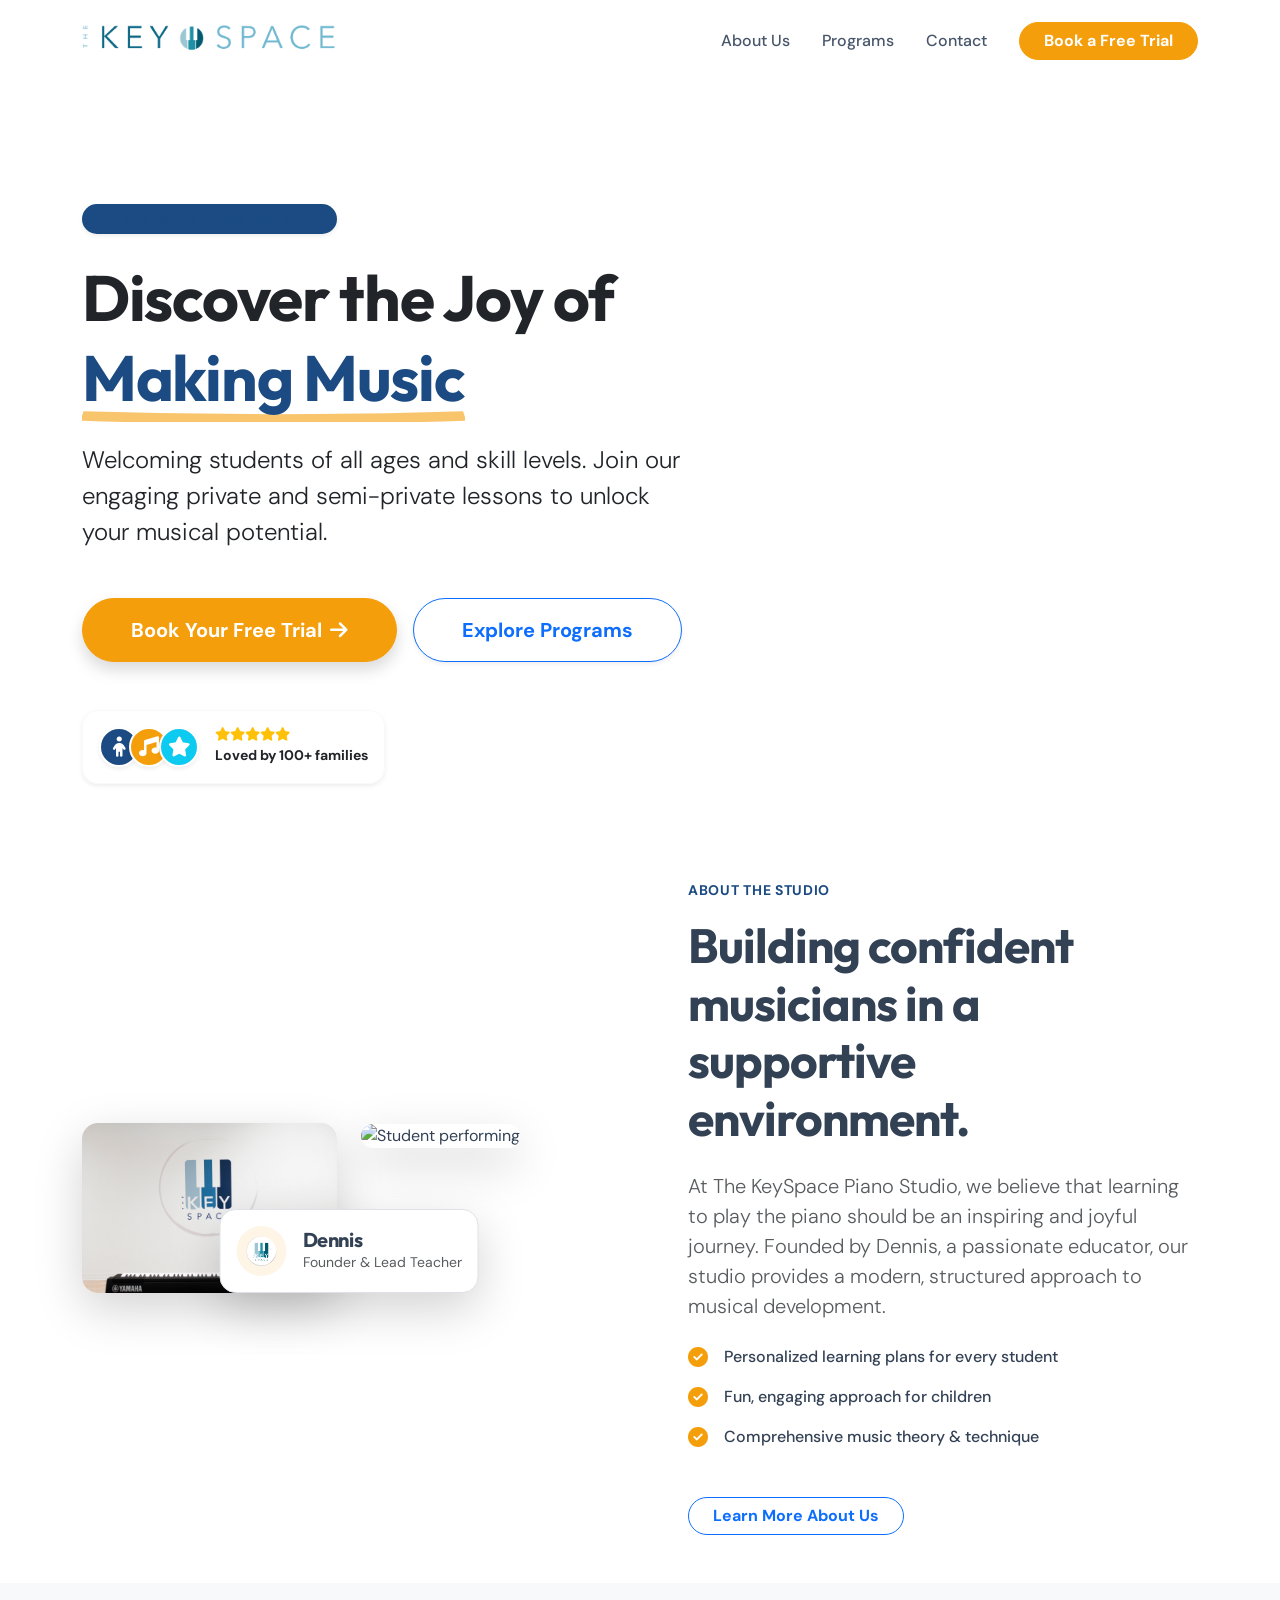
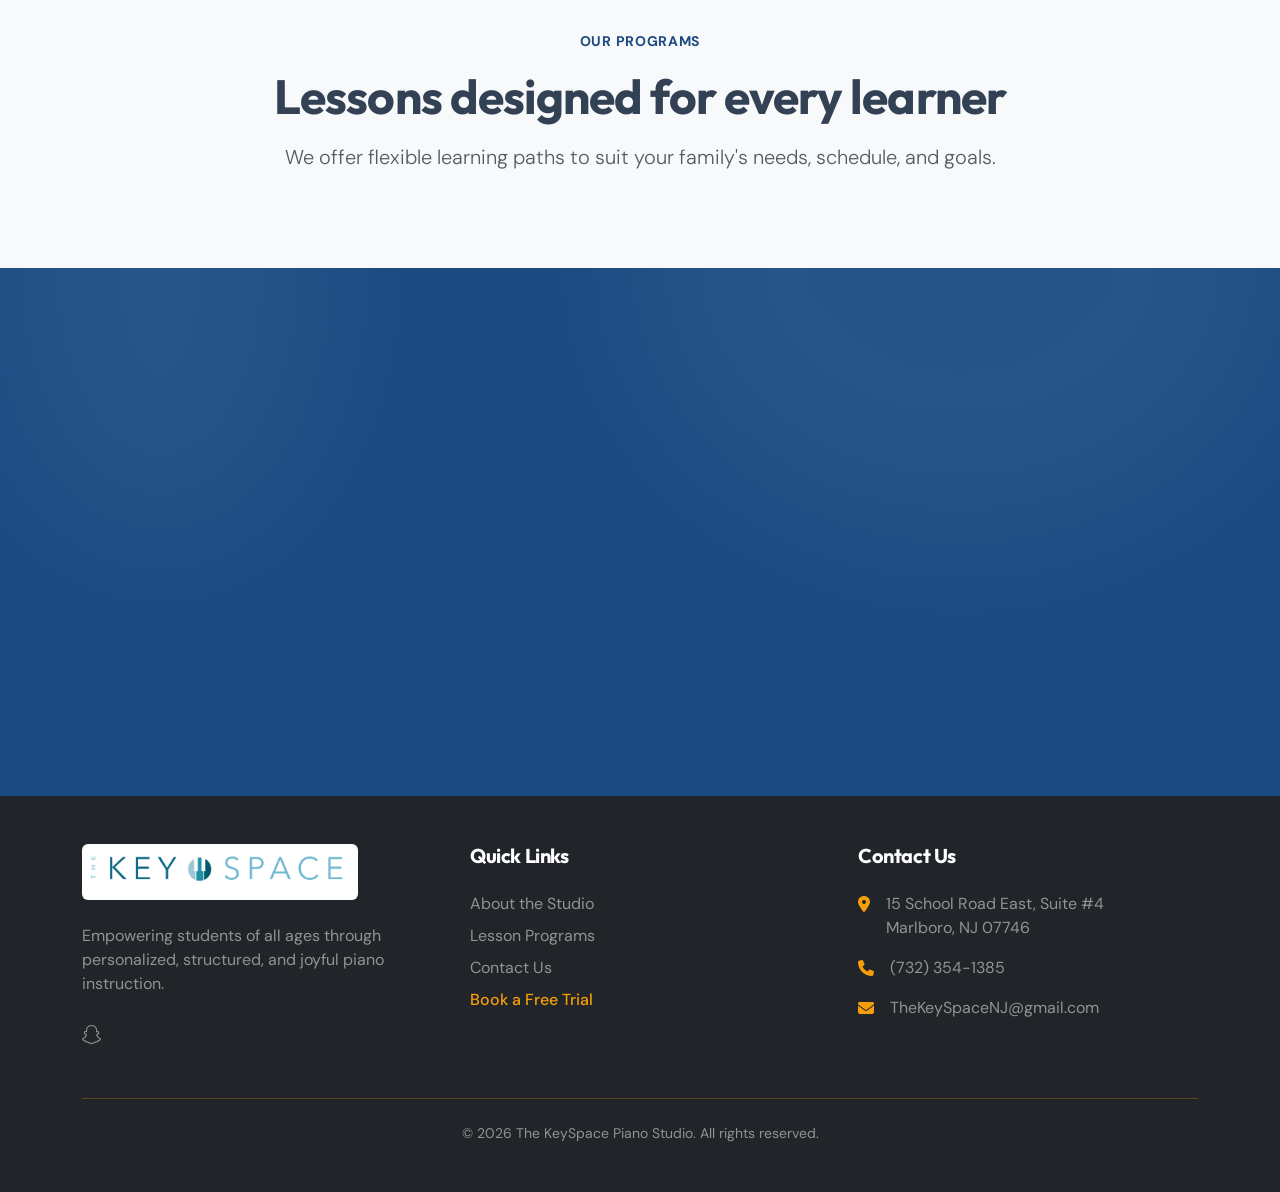
==== index.html @ 728d8ca8 "hifi --> real website" ====
<!DOCTYPE html>
<html lang="en">
<head>
    <meta charset="UTF-8">
    <meta name="viewport" content="width=device-width, initial-scale=1.0">
    <title>The KeySpace Piano Studio</title>
    <link rel="icon" type="image/png" href="favicon.png">
    
    <!-- Google Fonts -->
    <link rel="preconnect" href="https://fonts.googleapis.com">
    <link rel="preconnect" href="https://fonts.gstatic.com" crossorigin>
    <link href="https://fonts.googleapis.com/css2?family=DM+Sans:ital,opsz,wght@0,9..40,100..1000;1,9..40,100..1000&family=Outfit:wght@100..900&display=swap" rel="stylesheet">
    
    <!-- Bootstrap CSS -->
    <link href="https://cdn.jsdelivr.net/npm/bootstrap@5.3.2/dist/css/bootstrap.min.css" rel="stylesheet">
    
    <!-- Custom CSS -->
    <link rel="stylesheet" href="assets/css/style.css">
    <link rel="stylesheet" href="assets/css/animations.css">
    
    <!-- Font Awesome for Icons -->
    <link rel="stylesheet" href="https://cdnjs.cloudflare.com/ajax/libs/font-awesome/6.4.0/css/all.min.css">
</head>
<body class="d-flex flex-column min-vh-100">

    <!-- Navbar -->
    <nav class="navbar navbar-expand-lg navbar-light fixed-top shadow-sm" id="mainNav">
        <div class="container">
            <a class="navbar-brand" href="index.html">
                <img src="images/Logo_Long.png" alt="The KeySpace Logo" height="40">
            </a>
            <button class="navbar-toggler" type="button" data-bs-toggle="collapse" data-bs-target="#navbarResponsive" aria-controls="navbarResponsive" aria-expanded="false" aria-label="Toggle navigation">
                <span class="navbar-toggler-icon"></span>
            </button>
            <div class="collapse navbar-collapse" id="navbarResponsive">
                <ul class="navbar-nav ms-auto my-2 my-lg-0 align-items-center">
                    <li class="nav-item"><a class="nav-link" href="about.html">About Us</a></li>
                    <li class="nav-item"><a class="nav-link" href="programs.html">Programs</a></li>
                    <li class="nav-item"><a class="nav-link" href="contact.html">Contact</a></li>
                    <li class="nav-item ms-lg-3 mt-3 mt-lg-0">
                        <a class="btn btn-secondary rounded-pill px-4 fw-bold" href="contact.html">Book a Free Trial</a>
                    </li>
                </ul>
            </div>
        </div>
    </nav>

    <!-- Hero Section -->
    <header class="hero position-relative overflow-hidden" style="min-height: 90vh;">
        <div class="hero-bg position-absolute w-100 h-100 top-0 start-0 z-n1">
            <img src="images/IMG_4159.JPG" alt="Student playing piano" class="w-100 h-100 object-fit-cover" style="object-position: center 30%;">
            <div class="hero-overlay position-absolute w-100 h-100 top-0 start-0"></div>
        </div>
        <div class="container position-relative z-index-1 h-100" style="padding-top: 80px;">
            <div class="row h-100 align-items-center">
                <div class="col-lg-8 col-xl-7 py-5">
                    <div class="hero-content fade-in-up">
                        <span class="badge bg-primary bg-opacity-10 text-primary mb-4 py-2 px-3 rounded-pill fw-bold border border-primary border-opacity-25 shadow-sm">
                            <i class="fas fa-music me-2"></i> New Jersey's Premier Piano Studio
                        </span>
                        <h1 class="display-3 fw-bold mb-4 text-dark hero-title lh-sm">
                            Discover the Joy of <br>
                            <span class="text-primary position-relative d-inline-block">
                                Making Music
                                <svg class="title-underline position-absolute w-100" viewBox="0 0 100 10" preserveAspectRatio="none">
                                    <path d="M0 5 Q 50 10 100 5" stroke="var(--bs-secondary)" stroke-width="8" fill="transparent"/>
                                </svg>
                            </span>
                        </h1>
                        <p class="lead mb-5 text-dark fs-4" style="max-width: 600px;">
                            Welcoming students of all ages and skill levels. Join our engaging private and semi-private lessons to unlock your musical potential.
                        </p>
                        <div class="d-flex flex-column flex-sm-row gap-3 mb-5">
                            <a href="contact.html" class="btn btn-secondary btn-lg rounded-pill px-5 py-3 fw-bold shadow hover-lift d-flex align-items-center justify-content-center">
                                Book Your Free Trial <i class="fas fa-arrow-right ms-2"></i>
                            </a>
                            <a href="programs.html" class="btn btn-outline-primary btn-lg rounded-pill px-5 py-3 fw-bold bg-white shadow-sm hover-lift d-flex align-items-center justify-content-center">
                                Explore Programs
                            </a>
                        </div>
                        
                        <div class="d-flex align-items-center bg-white bg-opacity-75 p-3 rounded-4 d-inline-flex shadow-sm border border-light backdrop-blur fade-in-up delay-2">
                            <div class="avatar-group d-flex me-3">
                                <div class="avatar rounded-circle border border-2 border-white bg-primary text-white d-flex align-items-center justify-content-center shadow-sm"><i class="fas fa-child fs-5"></i></div>
                                <div class="avatar rounded-circle border border-2 border-white bg-secondary text-white d-flex align-items-center justify-content-center shadow-sm"><i class="fas fa-music fs-5"></i></div>
                                <div class="avatar rounded-circle border border-2 border-white bg-info text-white d-flex align-items-center justify-content-center shadow-sm"><i class="fas fa-star fs-5"></i></div>
                            </div>
                            <div>
                                <div class="d-flex text-warning mb-1" style="font-size: 0.85rem;">
                                    <i class="fas fa-star"></i>
                                    <i class="fas fa-star"></i>
                                    <i class="fas fa-star"></i>
                                    <i class="fas fa-star"></i>
                                    <i class="fas fa-star"></i>
                                </div>
                                <p class="mb-0 fw-bold small text-dark">Loved by 100+ families</p>
                            </div>
                        </div>
                    </div>
                </div>
            </div>
        </div>
    </header>

    <!-- About Preview Section -->
    <section class="py-5 py-lg-6 bg-white" id="about-preview">
        <div class="container">
            <div class="row align-items-center gx-5">
                <div class="col-lg-6 mb-5 mb-lg-0 position-relative">
                    <div class="about-images position-relative">
                        <!-- Decorative blur circles -->
                        <div class="position-absolute top-0 start-0 w-75 h-75 bg-info opacity-25 rounded-circle blur-3xl z-n1 translate-middle"></div>
                        <div class="position-absolute bottom-0 end-0 w-75 h-75 bg-secondary opacity-25 rounded-circle blur-3xl z-n1 translate-middle"></div>
                        
                        <div class="row g-4">
                            <div class="col-6 mt-4">
                                <img src="images/IMG_2631.jpg" alt="Piano lesson" class="img-fluid rounded-4 rounded-top-start-pill shadow-lg slide-in-left" v-animate-on-scroll>
                            </div>
                            <div class="col-6">
                                <img src="images/IMG_3862.JPG" alt="Student performing" class="img-fluid rounded-4 rounded-bottom-end-pill shadow-lg slide-in-right delay-1" v-animate-on-scroll>
                            </div>
                        </div>
                        
                        <!-- Floating badge -->
                        <div class="position-absolute bottom-0 start-50 translate-middle-x translate-lg-middle-y start-lg-auto end-lg-0 bg-white p-3 rounded-4 shadow-lg border d-flex align-items-center gap-3 float-animation" style="width: max-content;">
                            <div class="icon-circle bg-secondary-subtle rounded-circle d-flex align-items-center justify-content-center" style="width: 50px; height: 50px;">
                                <img src="images/Logo_IconCircle.png" alt="Icon" width="30">
                            </div>
                            <div>
                                <h5 class="mb-0 fw-bold">Dennis</h5>
                                <p class="mb-0 text-muted small">Founder & Lead Teacher</p>
                            </div>
                        </div>
                    </div>
                </div>
                <div class="col-lg-6">
                    <div class="ps-lg-4 slide-in-up" v-animate-on-scroll>
                        <span class="text-primary fw-bold text-uppercase tracking-wide small d-block mb-3">About The Studio</span>
                        <h2 class="display-5 fw-bold mb-4">Building confident musicians in a supportive environment.</h2>
                        <p class="lead text-muted mb-4">
                            At The KeySpace Piano Studio, we believe that learning to play the piano should be an inspiring and joyful journey. Founded by Dennis, a passionate educator, our studio provides a modern, structured approach to musical development.
                        </p>
                        
                        <ul class="list-unstyled mb-5">
                            <li class="d-flex align-items-center mb-3">
                                <i class="fas fa-check-circle text-secondary fs-5 me-3"></i>
                                <span class="fw-medium">Personalized learning plans for every student</span>
                            </li>
                            <li class="d-flex align-items-center mb-3">
                                <i class="fas fa-check-circle text-secondary fs-5 me-3"></i>
                                <span class="fw-medium">Fun, engaging approach for children</span>
                            </li>
                            <li class="d-flex align-items-center">
                                <i class="fas fa-check-circle text-secondary fs-5 me-3"></i>
                                <span class="fw-medium">Comprehensive music theory & technique</span>
                            </li>
                        </ul>
                        
                        <a href="about.html" class="btn btn-outline-primary rounded-pill px-4 fw-bold">Learn More About Us</a>
                    </div>
                </div>
            </div>
        </div>
    </section>

    <!-- Programs Preview Section -->
    <section class="py-5 py-lg-6 bg-light" id="programs-preview">
        <div class="container">
            <div class="text-center max-w-2xl mx-auto mb-5 slide-in-up" v-animate-on-scroll>
                <span class="text-primary fw-bold text-uppercase tracking-wide small d-block mb-3">Our Programs</span>
                <h2 class="display-5 fw-bold mb-3">Lessons designed for every learner</h2>
                <p class="lead text-muted">We offer flexible learning paths to suit your family's needs, schedule, and goals.</p>
            </div>
            
            <div id="programs-app">
                 <!-- Vue App will mount here -->
                 <programs-grid></programs-grid>
            </div>
        </div>
    </section>

    <!-- Call to Action -->
    <section class="py-5 bg-primary text-white position-relative overflow-hidden" style="padding-top: 6rem !important; padding-bottom: 6rem !important;">
        <div class="position-absolute top-0 end-0 w-50 h-100 bg-white rounded-circle blur-3xl translate-middle-y" style="opacity: 0.05;"></div>
        <div class="position-absolute bottom-0 start-0 w-25 h-100 bg-white rounded-circle blur-3xl translate-middle-y" style="opacity: 0.05;"></div>
        <div class="container position-relative z-index-1">
            <div class="row align-items-center justify-content-center text-center">
                <div class="col-lg-8 fade-in-up">
                    <h2 class="display-4 fw-bold mb-4 font-heading lh-sm">Ready to begin your musical journey?</h2>
                    <p class="lead mb-5 text-white-50" style="font-size: 1.25rem;">Sign up for a free trial lesson today! We'll match you with the right program and show you how fun learning music can be.</p>
                    <a href="contact.html" class="btn btn-secondary btn-lg rounded-pill px-5 py-3 fw-bold shadow hover-lift d-inline-flex align-items-center justify-content-center">
                        Book Free Trial Lesson <i class="fas fa-arrow-right ms-2"></i>
                    </a>
                </div>
            </div>
        </div>
    </section>

        <!-- Footer -->
    <footer class="footer bg-dark text-white py-5 mt-auto">
        <div class="container">
            <div class="row g-5">
                <div class="col-lg-4 mb-4 mb-lg-0">
                    <div class="bg-white p-2 rounded d-inline-block mb-4">
                        <img src="images/Logo_Long.png" alt="The KeySpace" height="40">
                    </div>
                    <p class="text-white-50 mb-4 pe-lg-4">Empowering students of all ages through personalized, structured, and joyful piano instruction.</p>
                    <div class="d-flex gap-3">
                        <a href="https://snapchat.com/add/KEYSPACENJ" target="_blank" class="text-white-50 hover-text-secondary fs-5" title="Snapchat @KEYSPACENJ"><i class="fab fa-snapchat"></i></a>
                    </div>
                </div>
                <div class="col-md-6 col-lg-4 mb-4 mb-md-0">
                    <h5 class="fw-bold mb-4 text-white">Quick Links</h5>
                    <ul class="list-unstyled mb-0">
                        <li class="mb-2"><a href="about.html" class="text-white-50 text-decoration-none hover-text-white transition">About the Studio</a></li>
                        <li class="mb-2"><a href="programs.html" class="text-white-50 text-decoration-none hover-text-white transition">Lesson Programs</a></li>
                        <li class="mb-2"><a href="contact.html" class="text-white-50 text-decoration-none hover-text-white transition">Contact Us</a></li>
                        <li><a href="contact.html" class="text-secondary text-decoration-none fw-medium hover-text-white transition">Book a Free Trial</a></li>
                    </ul>
                </div>
                <div class="col-md-6 col-lg-4">
                    <h5 class="fw-bold mb-4 text-white">Contact Us</h5>
                    <ul class="list-unstyled mb-0">
                        <li class="d-flex mb-3">
                            <i class="fas fa-map-marker-alt text-secondary mt-1 me-3"></i>
                            <span class="text-white-50">15 School Road East, Suite #4<br>Marlboro, NJ 07746</span>
                        </li>
                        <li class="d-flex mb-3">
                            <i class="fas fa-phone text-secondary mt-1 me-3"></i>
                            <span class="text-white-50">(732) 354-1385</span>
                        </li>
                        <li class="d-flex">
                            <i class="fas fa-envelope text-secondary mt-1 me-3"></i>
                            <span class="text-white-50">TheKeySpaceNJ@gmail.com</span>
                        </li>
                    </ul>
                </div>
            </div>
            <hr class="mt-5 mb-4 border-secondary opacity-25">
            <div class="text-center">
                <p class="mb-0 text-white-50 small">&copy; <span id="currentYear"></span> The KeySpace Piano Studio. All rights reserved.</p>
            </div>
        </div>
    </footer>

    <!-- Vue.js Framework (Requirement) -->
    <script src="https://unpkg.com/vue@3/dist/vue.global.js"></script>
    
    <!-- Bootstrap Bundle with Popper -->
    <script src="https://cdn.jsdelivr.net/npm/bootstrap@5.3.2/dist/js/bootstrap.bundle.min.js"></script>
    
    <!-- Custom Scripts -->
    <script src="assets/js/main.js"></script>
    <script src="assets/js/vue-components.js"></script>
</body>
</html>
---- assets/css/style.css ----
/* 
 * The KeySpace Piano Studio
 * Custom CSS built on top of Bootstrap 5
 */

:root {
  /* Brand Colors */
  --bs-primary: #1b4b82; /* Deep Blue/Navy */
  --bs-primary-rgb: 27, 75, 130;
  
  --bs-secondary: #f59e0b; /* Warm Orange/Yellow */
  --bs-secondary-rgb: 245, 158, 11;
  
  --bs-info: #17a2b8; /* Light teal accent */
  
  /* Typography */
  --bs-font-sans-serif: 'DM Sans', system-ui, -apple-system, "Segoe UI", Roboto, "Helvetica Neue", Arial, sans-serif;
  --font-heading: 'Outfit', sans-serif;
}

body {
  font-family: var(--bs-font-sans-serif);
  color: #334155;
  -webkit-font-smoothing: antialiased;
}

/* Typography Utilities */
.font-heading, h1, h2, h3, h4, h5, h6, .h1, .h2, .h3, .h4, .h5, .h6 {
  font-family: var(--font-heading);
  letter-spacing: -0.02em;
}

.tracking-wide { letter-spacing: 0.05em; }

/* Custom Spacing */
.pt-custom { padding-top: 76px; } /* Offset for fixed navbar */
.py-6 { padding-top: 5rem; padding-bottom: 5rem; }
@media (min-width: 992px) {
  .py-lg-6 { padding-top: 6rem; padding-bottom: 6rem; }
}

/* Colors & Backgrounds */
.text-primary { color: var(--bs-primary) !important; }
.bg-primary { background-color: var(--bs-primary) !important; }
.btn-primary { 
  background-color: var(--bs-primary); 
  border-color: var(--bs-primary);
}
.btn-primary:hover {
  background-color: #143861;
  border-color: #143861;
}

.text-secondary { color: var(--bs-secondary) !important; }
.bg-secondary { background-color: var(--bs-secondary) !important; color: #fff; }
.btn-secondary { 
  background-color: var(--bs-secondary); 
  border-color: var(--bs-secondary);
  color: white;
}
.btn-secondary:hover {
  background-color: #d97706;
  border-color: #d97706;
  color: white;
}

.text-secondary-dark { color: #e2e8f0; }

.bg-primary-subtle { background-color: rgba(var(--bs-primary-rgb), 0.1) !important; }
.bg-secondary-subtle { background-color: rgba(var(--bs-secondary-rgb), 0.1) !important; }

/* Navbar */
#mainNav {
  background-color: rgba(255, 255, 255, 0.95);
  backdrop-filter: blur(10px);
  transition: all 0.3s ease;
}
#mainNav .navbar-nav .nav-item .nav-link {
  color: #475569;
  font-weight: 500;
  padding: 0.5rem 1rem;
  transition: color 0.2s;
}
#mainNav .navbar-nav .nav-item .nav-link:hover,
#mainNav .navbar-nav .nav-item .nav-link.active {
  color: var(--bs-primary);
}

/* Hero Section */
.hero {
  min-height: 80vh;
  padding-top: 76px; /* navbar height */
}
.hero-overlay {
  background: linear-gradient(to right, rgba(255,255,255,1) 0%, rgba(255,255,255,0.9) 40%, rgba(255,255,255,0.3) 100%);
  z-index: 0;
}
.title-underline {
  bottom: -4px;
  left: 0;
  height: 12px;
  z-index: -1;
  opacity: 0.6;
}

/* Components */
.avatar {
  width: 40px;
  height: 40px;
  margin-left: -10px;
}
.avatar-group .avatar:first-child { margin-left: 0; }

.blur-3xl { filter: blur(64px); }
.z-n1 { z-index: -1; }
.z-index-1 { z-index: 1; }
.opacity-10 { opacity: 0.1 !important; }

.hover-text-secondary:hover { color: var(--bs-secondary) !important; }
.hover-text-white:hover { color: #fff !important; }
.transition { transition: all 0.2s ease-in-out; }

/* Program Cards (Vue Components) */
.program-card {
  transition: all 0.3s ease;
}
.program-card:hover {
  transform: translateY(-5px);
  box-shadow: 0 1rem 3rem rgba(0,0,0,.1) !important;
}
.program-img-wrapper {
  height: 200px;
  overflow: hidden;
}
.program-img {
  transition: transform 0.5s ease;
}
.program-card:hover .program-img {
  transform: scale(1.05);
}
.overlay-bg {
  transition: opacity 0.5s ease;
}
.program-card:hover .overlay-bg {
  opacity: 0 !important;
}

/* Forms */
.form-control:focus {
  box-shadow: 0 0 0 0.25rem rgba(var(--bs-primary-rgb), 0.25);
  border-color: var(--bs-primary);
}

/* Vue Cloak */
[v-cloak] { display: none; }
---- assets/css/animations.css ----
/* 
 * Custom Animations 
 */

/* Scroll Animations */
.fade-in-up, .slide-in-left, .slide-in-right, .slide-in-up {
  opacity: 0;
  transition: opacity 0.8s ease-out, transform 0.8s cubic-bezier(0.2, 0.8, 0.2, 1);
  will-change: opacity, transform;
}

.fade-in-up { transform: translateY(30px); }
.slide-in-left { transform: translateX(-40px); }
.slide-in-right { transform: translateX(40px); }
.slide-in-up { transform: translateY(40px); }

/* Animation active states applied via JS Observer */
.is-visible.fade-in-up, 
.is-visible.slide-in-left, 
.is-visible.slide-in-right,
.is-visible.slide-in-up {
  opacity: 1;
  transform: translate(0, 0);
}

/* Staggered Delays */
.delay-1 { transition-delay: 0.1s; }
.delay-2 { transition-delay: 0.2s; }
.delay-3 { transition-delay: 0.3s; }
.delay-4 { transition-delay: 0.4s; }

/* Continuous floating animation */
@keyframes float {
  0% { transform: translateY(0px) translateX(-50%); }
  50% { transform: translateY(-10px) translateX(-50%); }
  100% { transform: translateY(0px) translateX(-50%); }
}

@media (min-width: 992px) {
  @keyframes float-lg {
      0% { transform: translateY(-50%) translateX(0); }
      50% { transform: translateY(calc(-50% - 10px)) translateX(0); }
      100% { transform: translateY(-50%) translateX(0); }
  }
  .float-animation {
      animation: float-lg 4s ease-in-out infinite;
  }
}

@media (max-width: 991.98px) {
  .float-animation {
      animation: float 4s ease-in-out infinite;
  }
}
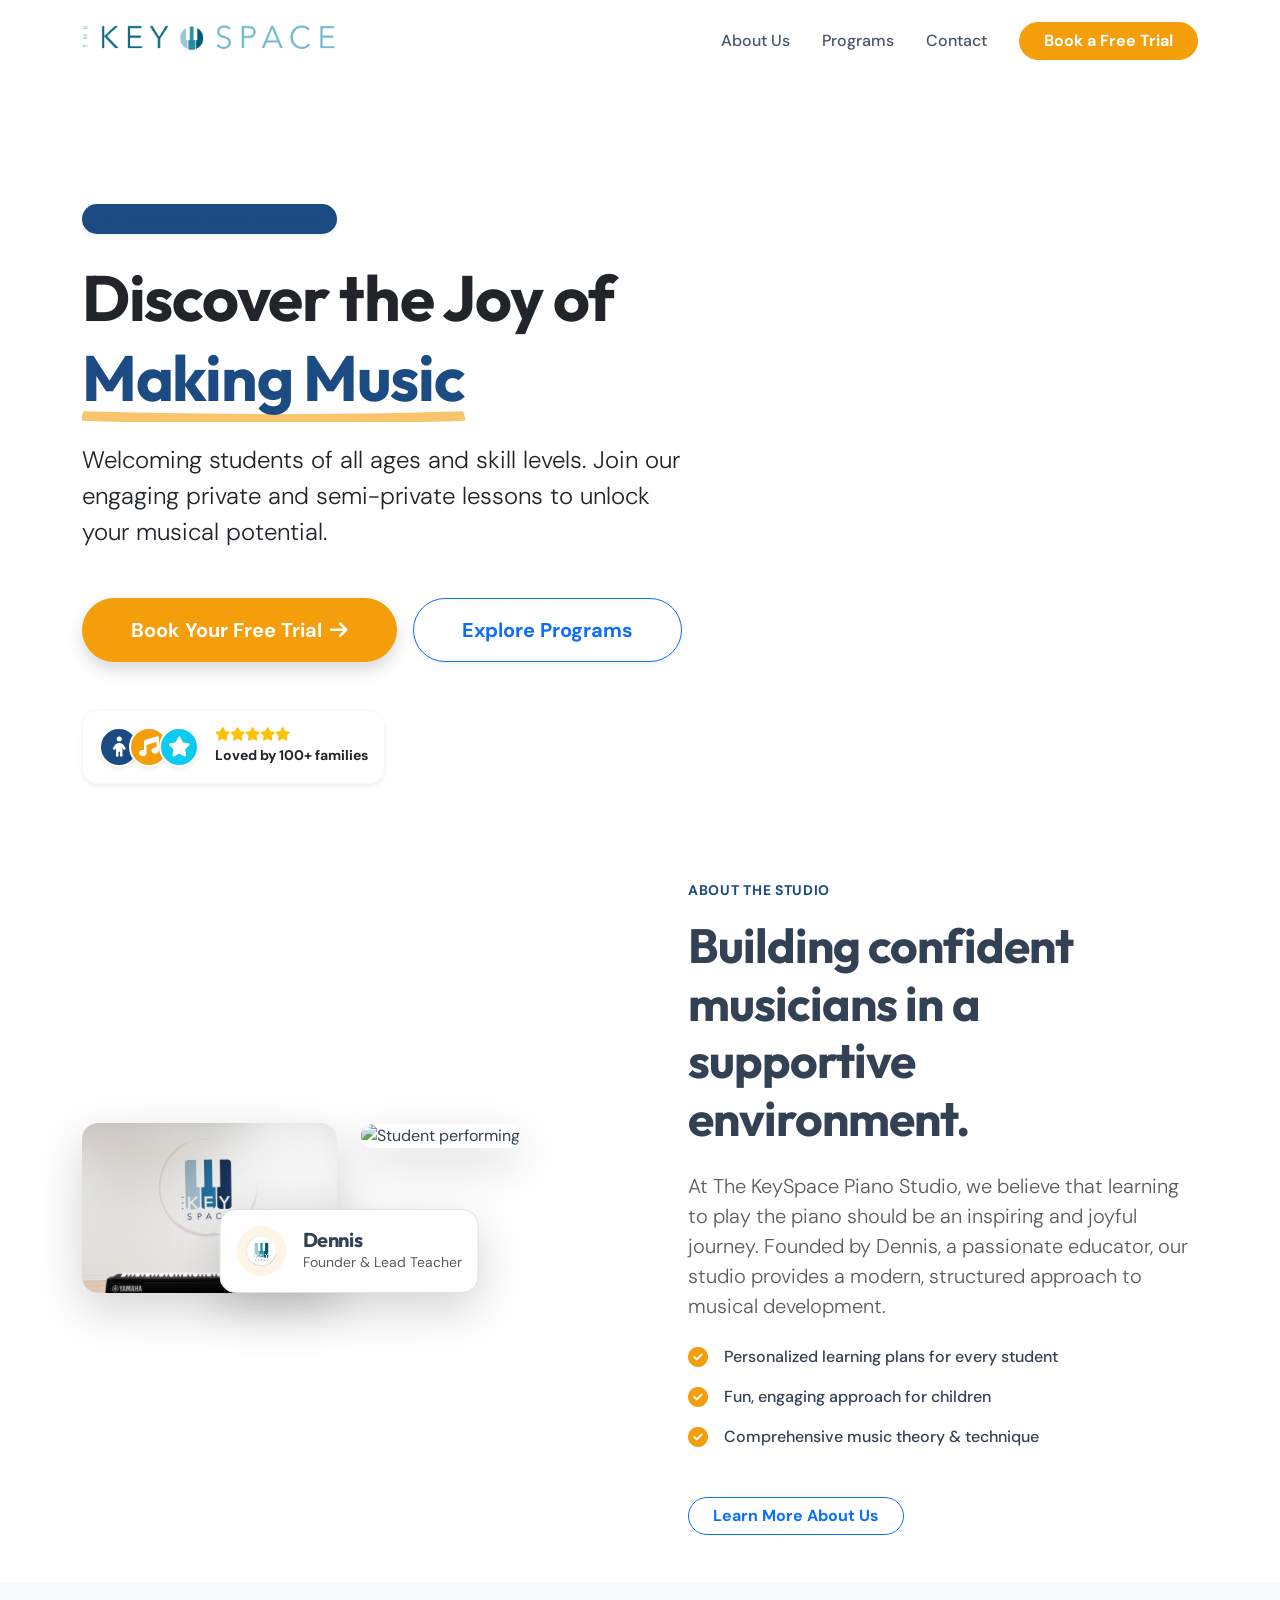
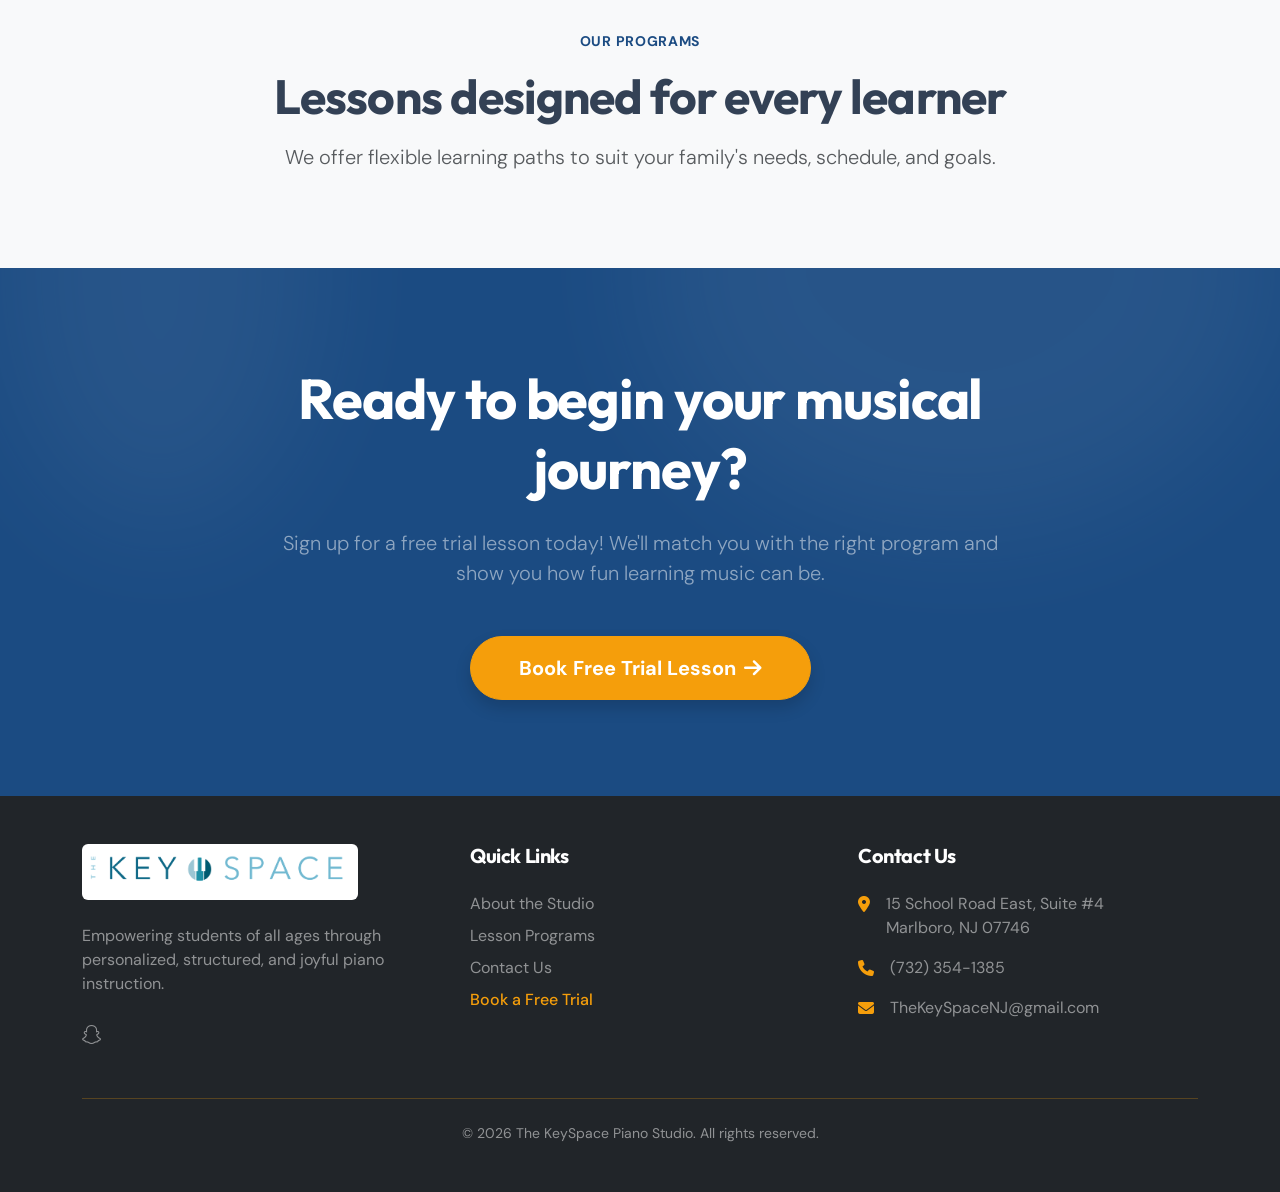
==== commit fb1f6347: "update libraries to latest version" ====
--- a/index.html
+++ b/index.html
@@ -12,14 +12,14 @@
     <link href="https://fonts.googleapis.com/css2?family=DM+Sans:ital,opsz,wght@0,9..40,100..1000;1,9..40,100..1000&family=Outfit:wght@100..900&display=swap" rel="stylesheet">
     
     <!-- Bootstrap CSS -->
-    <link href="https://cdn.jsdelivr.net/npm/bootstrap@5.3.2/dist/css/bootstrap.min.css" rel="stylesheet">
+    <link href="https://cdn.jsdelivr.net/npm/bootstrap@5.3.8/dist/css/bootstrap.min.css" rel="stylesheet">
     
     <!-- Custom CSS -->
     <link rel="stylesheet" href="assets/css/style.css">
     <link rel="stylesheet" href="assets/css/animations.css">
     
     <!-- Font Awesome for Icons -->
-    <link rel="stylesheet" href="https://cdnjs.cloudflare.com/ajax/libs/font-awesome/6.4.0/css/all.min.css">
+    <link rel="stylesheet" href="https://cdnjs.cloudflare.com/ajax/libs/font-awesome/6.7.2/css/all.min.css">
 </head>
 <body class="d-flex flex-column min-vh-100">
 
@@ -247,7 +247,7 @@
     <script src="https://unpkg.com/vue@3/dist/vue.global.js"></script>
     
     <!-- Bootstrap Bundle with Popper -->
-    <script src="https://cdn.jsdelivr.net/npm/bootstrap@5.3.2/dist/js/bootstrap.bundle.min.js"></script>
+    <script src="https://cdn.jsdelivr.net/npm/bootstrap@5.3.8/dist/js/bootstrap.bundle.min.js"></script>
     
     <!-- Custom Scripts -->
     <script src="assets/js/main.js"></script>
--- a/assets/css/style.css
+++ b/assets/css/style.css
@@ -7,15 +7,17 @@
   /* Brand Colors */
   --bs-primary: #1b4b82; /* Deep Blue/Navy */
   --bs-primary-rgb: 27, 75, 130;
-  
+
   --bs-secondary: #f59e0b; /* Warm Orange/Yellow */
   --bs-secondary-rgb: 245, 158, 11;
-  
+
   --bs-info: #17a2b8; /* Light teal accent */
-  
+
   /* Typography */
-  --bs-font-sans-serif: 'DM Sans', system-ui, -apple-system, "Segoe UI", Roboto, "Helvetica Neue", Arial, sans-serif;
-  --font-heading: 'Outfit', sans-serif;
+  --bs-font-sans-serif:
+    "DM Sans", system-ui, -apple-system, "Segoe UI", Roboto, "Helvetica Neue",
+    Arial, sans-serif;
+  --font-heading: "Outfit", sans-serif;
 }
 
 body {
@@ -25,25 +27,51 @@
 }
 
 /* Typography Utilities */
-.font-heading, h1, h2, h3, h4, h5, h6, .h1, .h2, .h3, .h4, .h5, .h6 {
+.font-heading,
+h1,
+h2,
+h3,
+h4,
+h5,
+h6,
+.h1,
+.h2,
+.h3,
+.h4,
+.h5,
+.h6 {
   font-family: var(--font-heading);
   letter-spacing: -0.02em;
 }
 
-.tracking-wide { letter-spacing: 0.05em; }
+.tracking-wide {
+  letter-spacing: 0.05em;
+}
 
 /* Custom Spacing */
-.pt-custom { padding-top: 76px; } /* Offset for fixed navbar */
-.py-6 { padding-top: 5rem; padding-bottom: 5rem; }
+.pt-custom {
+  padding-top: 76px;
+} /* Offset for fixed navbar */
+.py-6 {
+  padding-top: 5rem;
+  padding-bottom: 5rem;
+}
 @media (min-width: 992px) {
-  .py-lg-6 { padding-top: 6rem; padding-bottom: 6rem; }
+  .py-lg-6 {
+    padding-top: 6rem;
+    padding-bottom: 6rem;
+  }
 }
 
 /* Colors & Backgrounds */
-.text-primary { color: var(--bs-primary) !important; }
-.bg-primary { background-color: var(--bs-primary) !important; }
-.btn-primary { 
-  background-color: var(--bs-primary); 
+.text-primary {
+  color: var(--bs-primary) !important;
+}
+.bg-primary {
+  background-color: var(--bs-primary) !important;
+}
+.btn-primary {
+  background-color: var(--bs-primary);
   border-color: var(--bs-primary);
 }
 .btn-primary:hover {
@@ -51,10 +79,15 @@
   border-color: #143861;
 }
 
-.text-secondary { color: var(--bs-secondary) !important; }
-.bg-secondary { background-color: var(--bs-secondary) !important; color: #fff; }
-.btn-secondary { 
-  background-color: var(--bs-secondary); 
+.text-secondary {
+  color: var(--bs-secondary) !important;
+}
+.bg-secondary {
+  background-color: var(--bs-secondary) !important;
+  color: #fff;
+}
+.btn-secondary {
+  background-color: var(--bs-secondary);
   border-color: var(--bs-secondary);
   color: white;
 }
@@ -64,10 +97,20 @@
   color: white;
 }
 
-.text-secondary-dark { color: #e2e8f0; }
-
-.bg-primary-subtle { background-color: rgba(var(--bs-primary-rgb), 0.1) !important; }
-.bg-secondary-subtle { background-color: rgba(var(--bs-secondary-rgb), 0.1) !important; }
+.btn-outline-primary:hover {
+  color: var(--bs-primary) !important;
+}
+
+.text-secondary-dark {
+  color: #e2e8f0;
+}
+
+.bg-primary-subtle {
+  background-color: rgba(var(--bs-primary-rgb), 0.1) !important;
+}
+.bg-secondary-subtle {
+  background-color: rgba(var(--bs-secondary-rgb), 0.1) !important;
+}
 
 /* Navbar */
 #mainNav {
@@ -92,7 +135,12 @@
   padding-top: 76px; /* navbar height */
 }
 .hero-overlay {
-  background: linear-gradient(to right, rgba(255,255,255,1) 0%, rgba(255,255,255,0.9) 40%, rgba(255,255,255,0.3) 100%);
+  background: linear-gradient(
+    to right,
+    rgba(255, 255, 255, 1) 0%,
+    rgba(255, 255, 255, 0.9) 40%,
+    rgba(255, 255, 255, 0.3) 100%
+  );
   z-index: 0;
 }
 .title-underline {
@@ -109,16 +157,32 @@
   height: 40px;
   margin-left: -10px;
 }
-.avatar-group .avatar:first-child { margin-left: 0; }
-
-.blur-3xl { filter: blur(64px); }
-.z-n1 { z-index: -1; }
-.z-index-1 { z-index: 1; }
-.opacity-10 { opacity: 0.1 !important; }
-
-.hover-text-secondary:hover { color: var(--bs-secondary) !important; }
-.hover-text-white:hover { color: #fff !important; }
-.transition { transition: all 0.2s ease-in-out; }
+.avatar-group .avatar:first-child {
+  margin-left: 0;
+}
+
+.blur-3xl {
+  filter: blur(64px);
+}
+.z-n1 {
+  z-index: -1;
+}
+.z-index-1 {
+  z-index: 1;
+}
+.opacity-10 {
+  opacity: 0.1 !important;
+}
+
+.hover-text-secondary:hover {
+  color: var(--bs-secondary) !important;
+}
+.hover-text-white:hover {
+  color: #fff !important;
+}
+.transition {
+  transition: all 0.2s ease-in-out;
+}
 
 /* Program Cards (Vue Components) */
 .program-card {
@@ -126,7 +190,7 @@
 }
 .program-card:hover {
   transform: translateY(-5px);
-  box-shadow: 0 1rem 3rem rgba(0,0,0,.1) !important;
+  box-shadow: 0 1rem 3rem rgba(0, 0, 0, 0.1) !important;
 }
 .program-img-wrapper {
   height: 200px;
@@ -152,4 +216,6 @@
 }
 
 /* Vue Cloak */
-[v-cloak] { display: none; }+[v-cloak] {
+  display: none;
+}
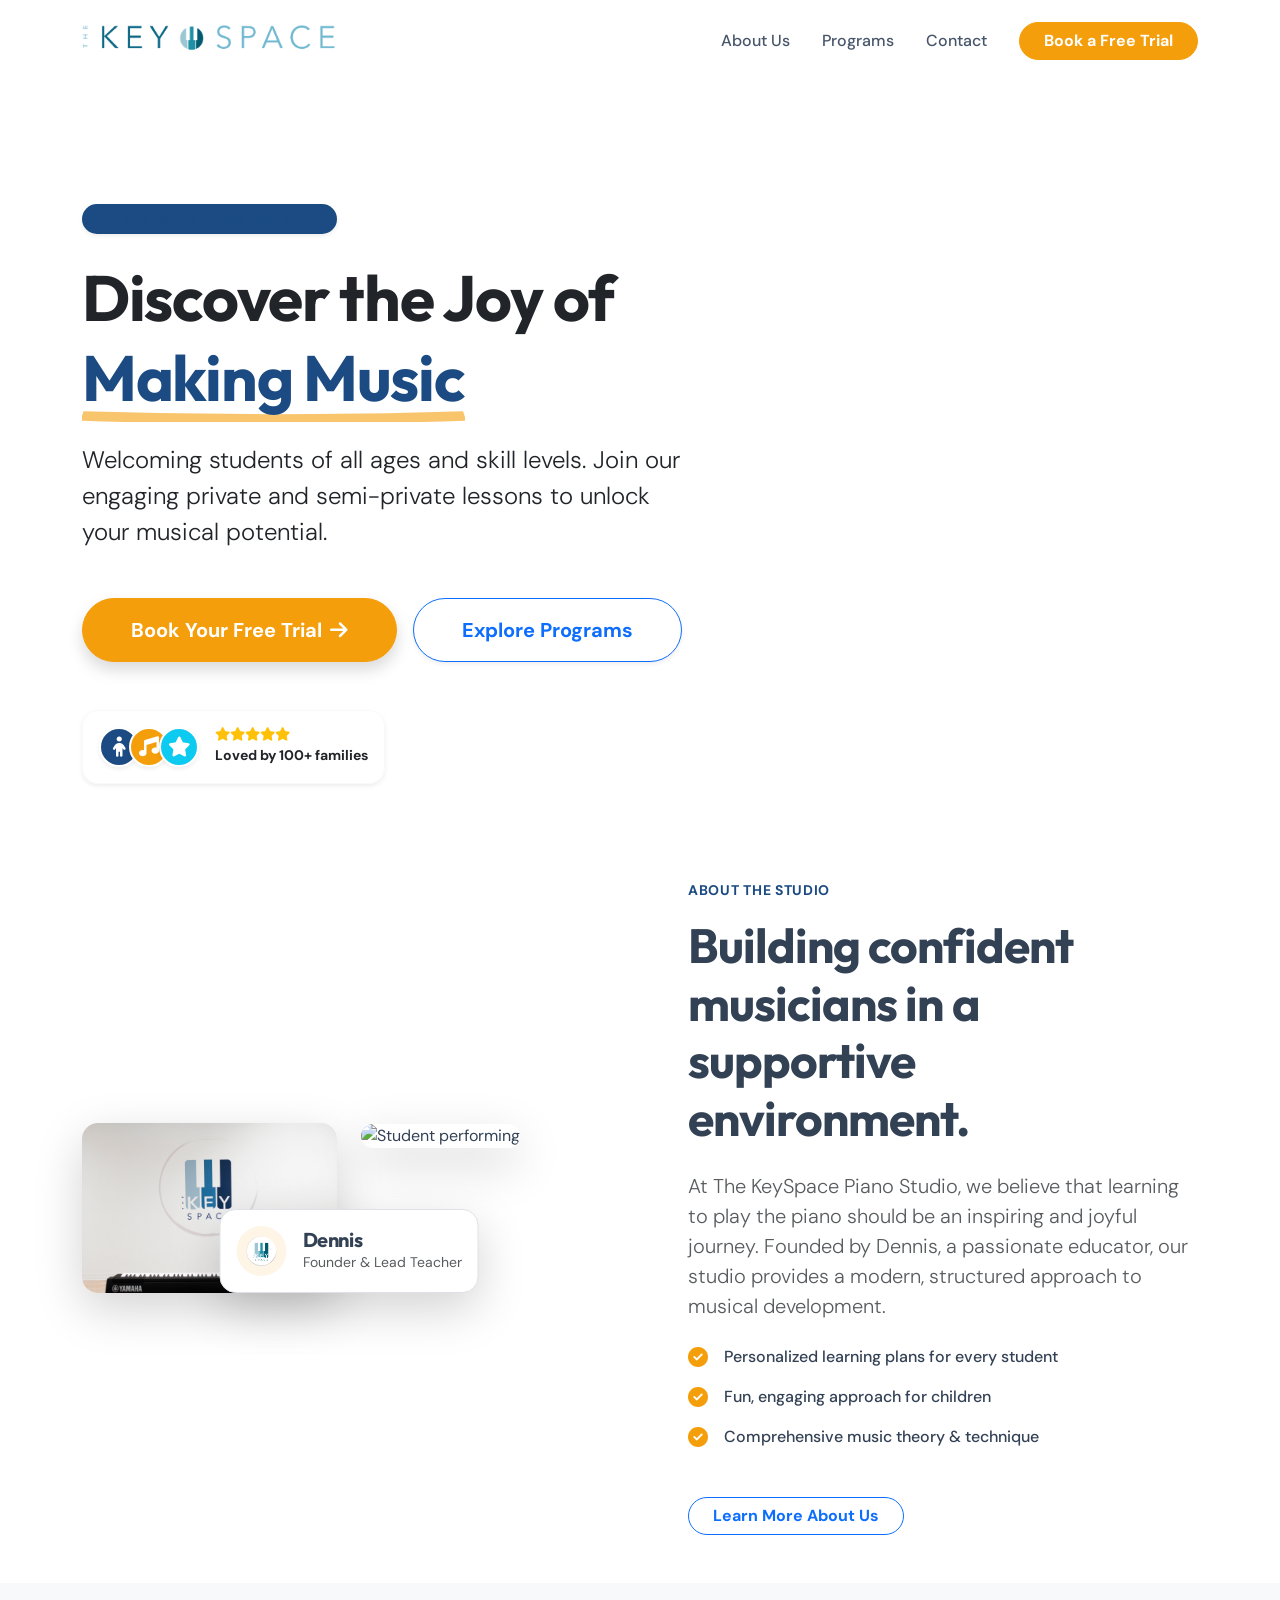
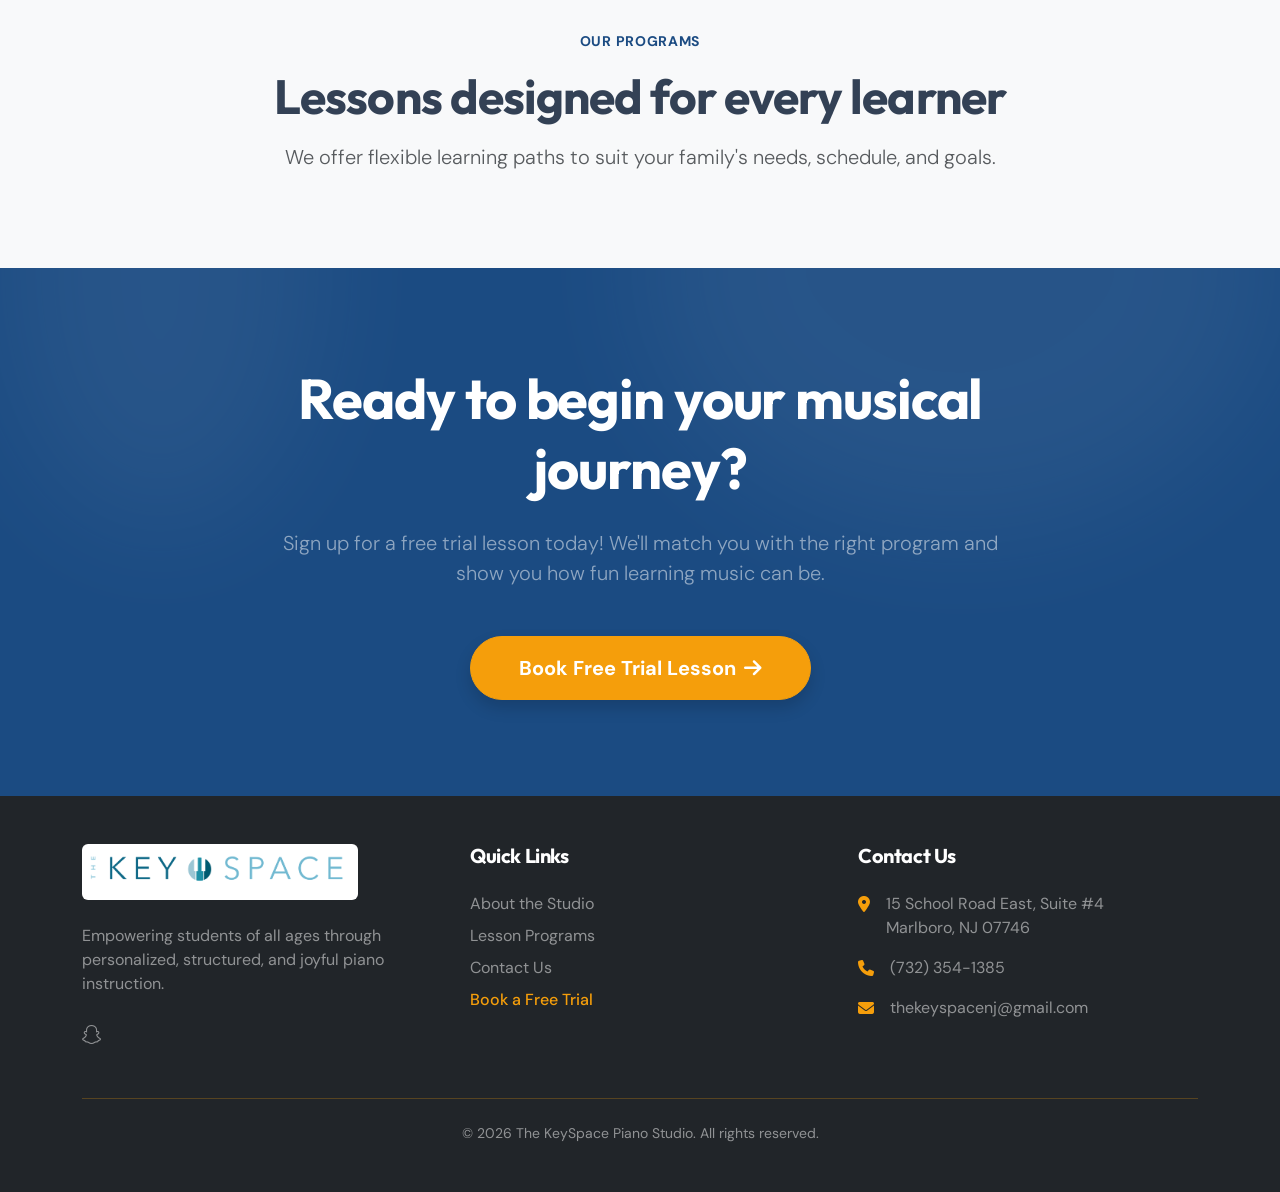
==== commit 7005d3f1: "update heading and footer text" ====
--- a/index.html
+++ b/index.html
@@ -231,7 +231,7 @@
                         </li>
                         <li class="d-flex">
                             <i class="fas fa-envelope text-secondary mt-1 me-3"></i>
-                            <span class="text-white-50">TheKeySpaceNJ@gmail.com</span>
+                            <span class="text-white-50">thekeyspacenj@gmail.com</span>
                         </li>
                     </ul>
                 </div>
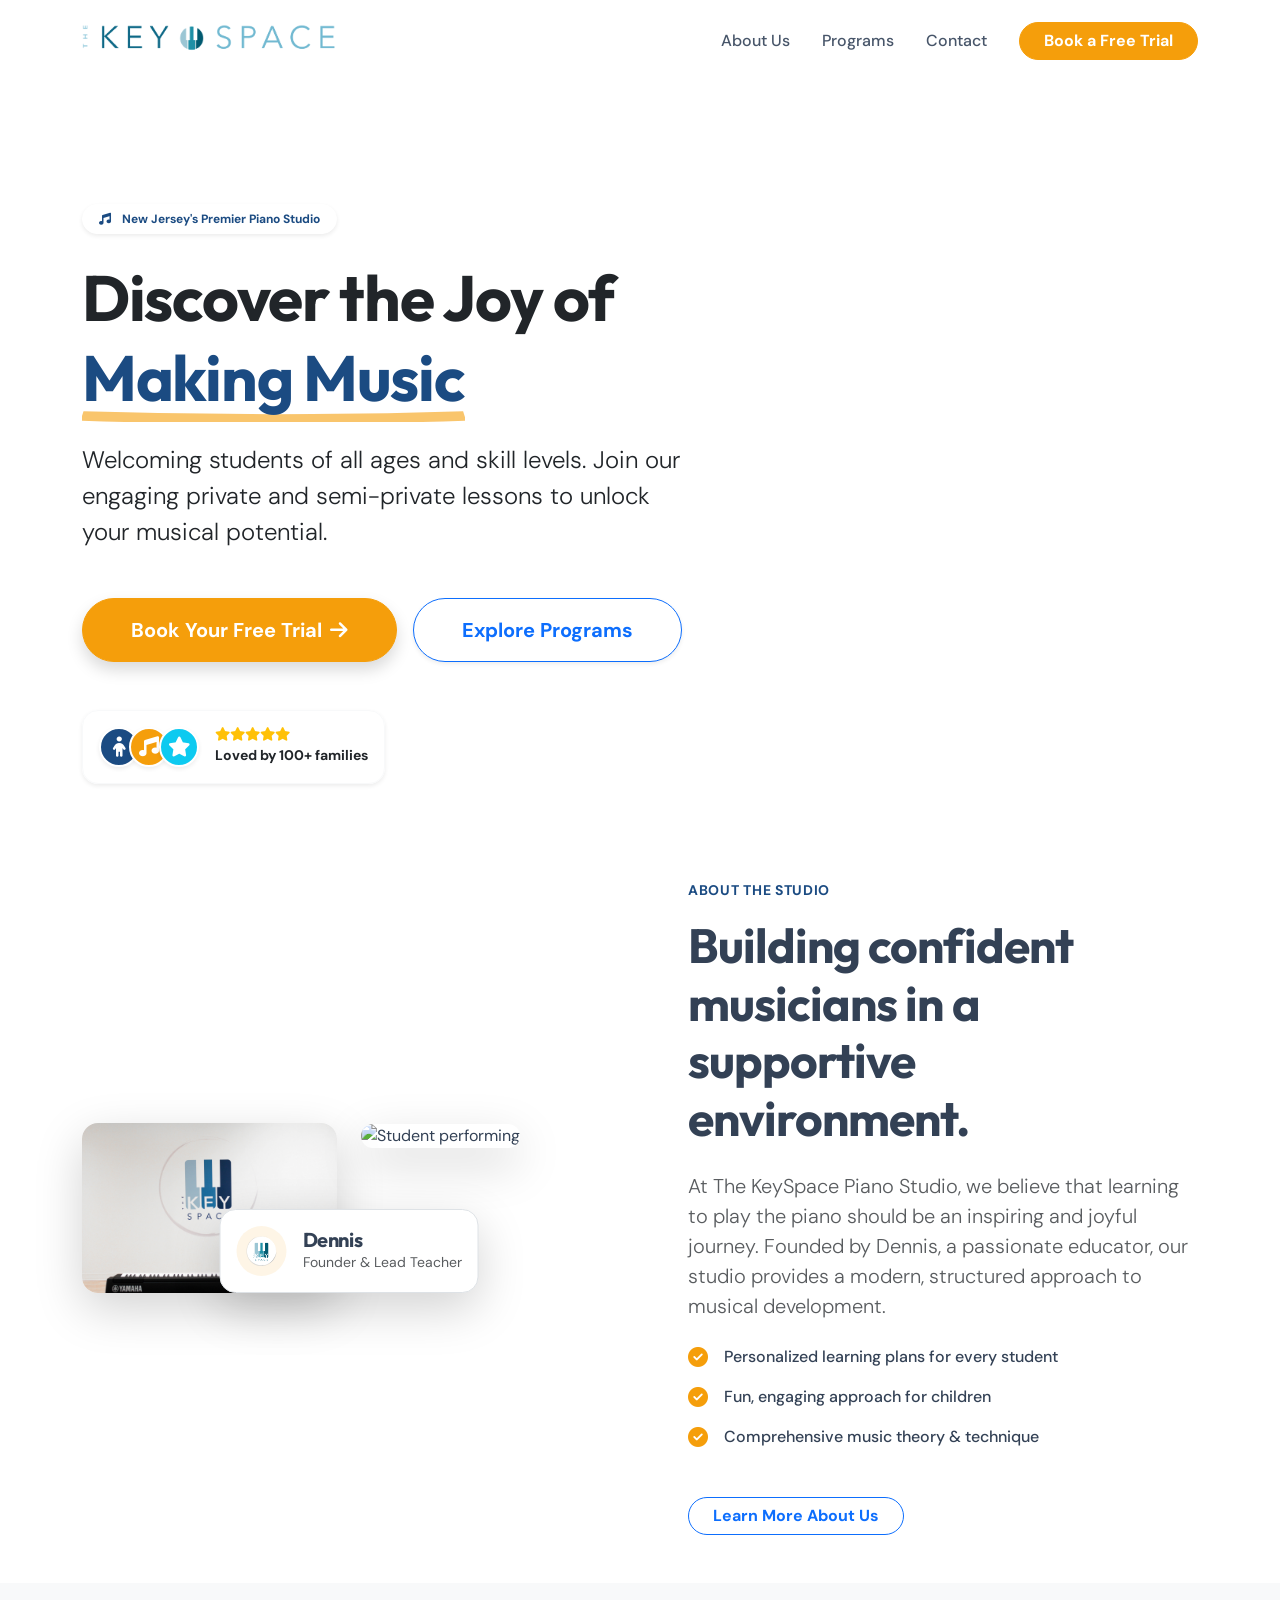
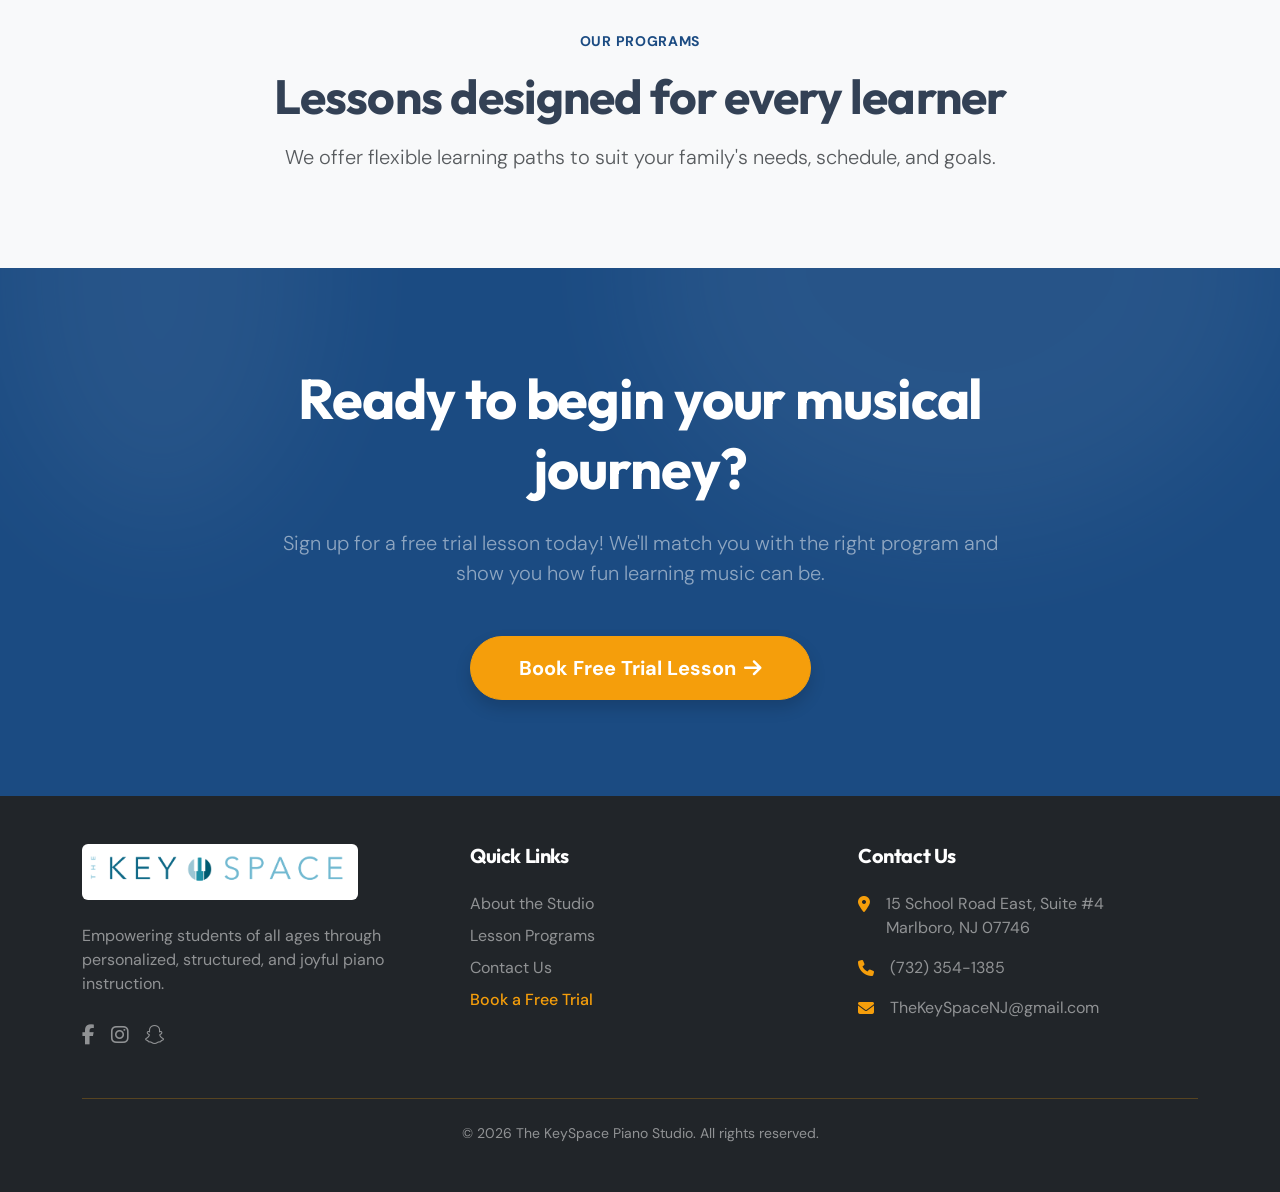
==== commit bbc2aeac: "update images and info" ====
--- a/index.html
+++ b/index.html
@@ -55,7 +55,7 @@
             <div class="row h-100 align-items-center">
                 <div class="col-lg-8 col-xl-7 py-5">
                     <div class="hero-content fade-in-up">
-                        <span class="badge bg-primary bg-opacity-10 text-primary mb-4 py-2 px-3 rounded-pill fw-bold border border-primary border-opacity-25 shadow-sm">
+                        <span class="badge bg-white text-primary mb-4 py-2 px-3 rounded-pill fw-bold border border-white shadow-sm">
                             <i class="fas fa-music me-2"></i> New Jersey's Premier Piano Studio
                         </span>
                         <h1 class="display-3 fw-bold mb-4 text-dark hero-title lh-sm">
@@ -206,7 +206,9 @@
                     </div>
                     <p class="text-white-50 mb-4 pe-lg-4">Empowering students of all ages through personalized, structured, and joyful piano instruction.</p>
                     <div class="d-flex gap-3">
-                        <a href="https://snapchat.com/add/KEYSPACENJ" target="_blank" class="text-white-50 hover-text-secondary fs-5" title="Snapchat @KEYSPACENJ"><i class="fab fa-snapchat"></i></a>
+                        <a href="https://www.facebook.com/TheKeySpaceNJ/" target="_blank" rel="noopener noreferrer" class="text-white-50 hover-text-secondary fs-5" title="Facebook"><i class="fab fa-facebook-f"></i></a>
+                        <a href="https://www.instagram.com/thekeyspacenj/" target="_blank" rel="noopener noreferrer" class="text-white-50 hover-text-secondary fs-5" title="Instagram"><i class="fab fa-instagram"></i></a>
+                        <a href="https://snapchat.com/add/KEYSPACENJ" target="_blank" rel="noopener noreferrer" class="text-white-50 hover-text-secondary fs-5" title="Snapchat @KEYSPACENJ"><i class="fab fa-snapchat"></i></a>
                     </div>
                 </div>
                 <div class="col-md-6 col-lg-4 mb-4 mb-md-0">
@@ -231,7 +233,7 @@
                         </li>
                         <li class="d-flex">
                             <i class="fas fa-envelope text-secondary mt-1 me-3"></i>
-                            <span class="text-white-50">thekeyspacenj@gmail.com</span>
+                            <span class="text-white-50">TheKeySpaceNJ@gmail.com</span>
                         </li>
                     </ul>
                 </div>
--- a/assets/css/style.css
+++ b/assets/css/style.css
@@ -7,17 +7,15 @@
   /* Brand Colors */
   --bs-primary: #1b4b82; /* Deep Blue/Navy */
   --bs-primary-rgb: 27, 75, 130;
-
+  
   --bs-secondary: #f59e0b; /* Warm Orange/Yellow */
   --bs-secondary-rgb: 245, 158, 11;
-
+  
   --bs-info: #17a2b8; /* Light teal accent */
-
+  
   /* Typography */
-  --bs-font-sans-serif:
-    "DM Sans", system-ui, -apple-system, "Segoe UI", Roboto, "Helvetica Neue",
-    Arial, sans-serif;
-  --font-heading: "Outfit", sans-serif;
+  --bs-font-sans-serif: 'DM Sans', system-ui, -apple-system, "Segoe UI", Roboto, "Helvetica Neue", Arial, sans-serif;
+  --font-heading: 'Outfit', sans-serif;
 }
 
 body {
@@ -27,51 +25,25 @@
 }
 
 /* Typography Utilities */
-.font-heading,
-h1,
-h2,
-h3,
-h4,
-h5,
-h6,
-.h1,
-.h2,
-.h3,
-.h4,
-.h5,
-.h6 {
+.font-heading, h1, h2, h3, h4, h5, h6, .h1, .h2, .h3, .h4, .h5, .h6 {
   font-family: var(--font-heading);
   letter-spacing: -0.02em;
 }
 
-.tracking-wide {
-  letter-spacing: 0.05em;
-}
+.tracking-wide { letter-spacing: 0.05em; }
 
 /* Custom Spacing */
-.pt-custom {
-  padding-top: 76px;
-} /* Offset for fixed navbar */
-.py-6 {
-  padding-top: 5rem;
-  padding-bottom: 5rem;
-}
+.pt-custom { padding-top: 76px; } /* Offset for fixed navbar */
+.py-6 { padding-top: 5rem; padding-bottom: 5rem; }
 @media (min-width: 992px) {
-  .py-lg-6 {
-    padding-top: 6rem;
-    padding-bottom: 6rem;
-  }
+  .py-lg-6 { padding-top: 6rem; padding-bottom: 6rem; }
 }
 
 /* Colors & Backgrounds */
-.text-primary {
-  color: var(--bs-primary) !important;
-}
-.bg-primary {
-  background-color: var(--bs-primary) !important;
-}
-.btn-primary {
-  background-color: var(--bs-primary);
+.text-primary { color: var(--bs-primary) !important; }
+.bg-primary { background-color: var(--bs-primary) !important; }
+.btn-primary { 
+  background-color: var(--bs-primary); 
   border-color: var(--bs-primary);
 }
 .btn-primary:hover {
@@ -79,15 +51,10 @@
   border-color: #143861;
 }
 
-.text-secondary {
-  color: var(--bs-secondary) !important;
-}
-.bg-secondary {
-  background-color: var(--bs-secondary) !important;
-  color: #fff;
-}
-.btn-secondary {
-  background-color: var(--bs-secondary);
+.text-secondary { color: var(--bs-secondary) !important; }
+.bg-secondary { background-color: var(--bs-secondary) !important; color: #fff; }
+.btn-secondary { 
+  background-color: var(--bs-secondary); 
   border-color: var(--bs-secondary);
   color: white;
 }
@@ -97,20 +64,10 @@
   color: white;
 }
 
-.btn-outline-primary:hover {
-  color: var(--bs-primary) !important;
-}
+.text-secondary-dark { color: #e2e8f0; }
 
-.text-secondary-dark {
-  color: #e2e8f0;
-}
-
-.bg-primary-subtle {
-  background-color: rgba(var(--bs-primary-rgb), 0.1) !important;
-}
-.bg-secondary-subtle {
-  background-color: rgba(var(--bs-secondary-rgb), 0.1) !important;
-}
+.bg-primary-subtle { background-color: rgba(var(--bs-primary-rgb), 0.1) !important; }
+.bg-secondary-subtle { background-color: rgba(var(--bs-secondary-rgb), 0.1) !important; }
 
 /* Navbar */
 #mainNav {
@@ -135,12 +92,7 @@
   padding-top: 76px; /* navbar height */
 }
 .hero-overlay {
-  background: linear-gradient(
-    to right,
-    rgba(255, 255, 255, 1) 0%,
-    rgba(255, 255, 255, 0.9) 40%,
-    rgba(255, 255, 255, 0.3) 100%
-  );
+  background: linear-gradient(to right, rgba(255,255,255,1) 0%, rgba(255,255,255,0.9) 40%, rgba(255,255,255,0.3) 100%);
   z-index: 0;
 }
 .title-underline {
@@ -157,32 +109,16 @@
   height: 40px;
   margin-left: -10px;
 }
-.avatar-group .avatar:first-child {
-  margin-left: 0;
-}
+.avatar-group .avatar:first-child { margin-left: 0; }
 
-.blur-3xl {
-  filter: blur(64px);
-}
-.z-n1 {
-  z-index: -1;
-}
-.z-index-1 {
-  z-index: 1;
-}
-.opacity-10 {
-  opacity: 0.1 !important;
-}
+.blur-3xl { filter: blur(64px); }
+.z-n1 { z-index: -1; }
+.z-index-1 { z-index: 1; }
+.opacity-10 { opacity: 0.1 !important; }
 
-.hover-text-secondary:hover {
-  color: var(--bs-secondary) !important;
-}
-.hover-text-white:hover {
-  color: #fff !important;
-}
-.transition {
-  transition: all 0.2s ease-in-out;
-}
+.hover-text-secondary:hover { color: var(--bs-secondary) !important; }
+.hover-text-white:hover { color: #fff !important; }
+.transition { transition: all 0.2s ease-in-out; }
 
 /* Program Cards (Vue Components) */
 .program-card {
@@ -190,7 +126,7 @@
 }
 .program-card:hover {
   transform: translateY(-5px);
-  box-shadow: 0 1rem 3rem rgba(0, 0, 0, 0.1) !important;
+  box-shadow: 0 1rem 3rem rgba(0,0,0,.1) !important;
 }
 .program-img-wrapper {
   height: 200px;
@@ -216,6 +152,4 @@
 }
 
 /* Vue Cloak */
-[v-cloak] {
-  display: none;
-}
+[v-cloak] { display: none; }
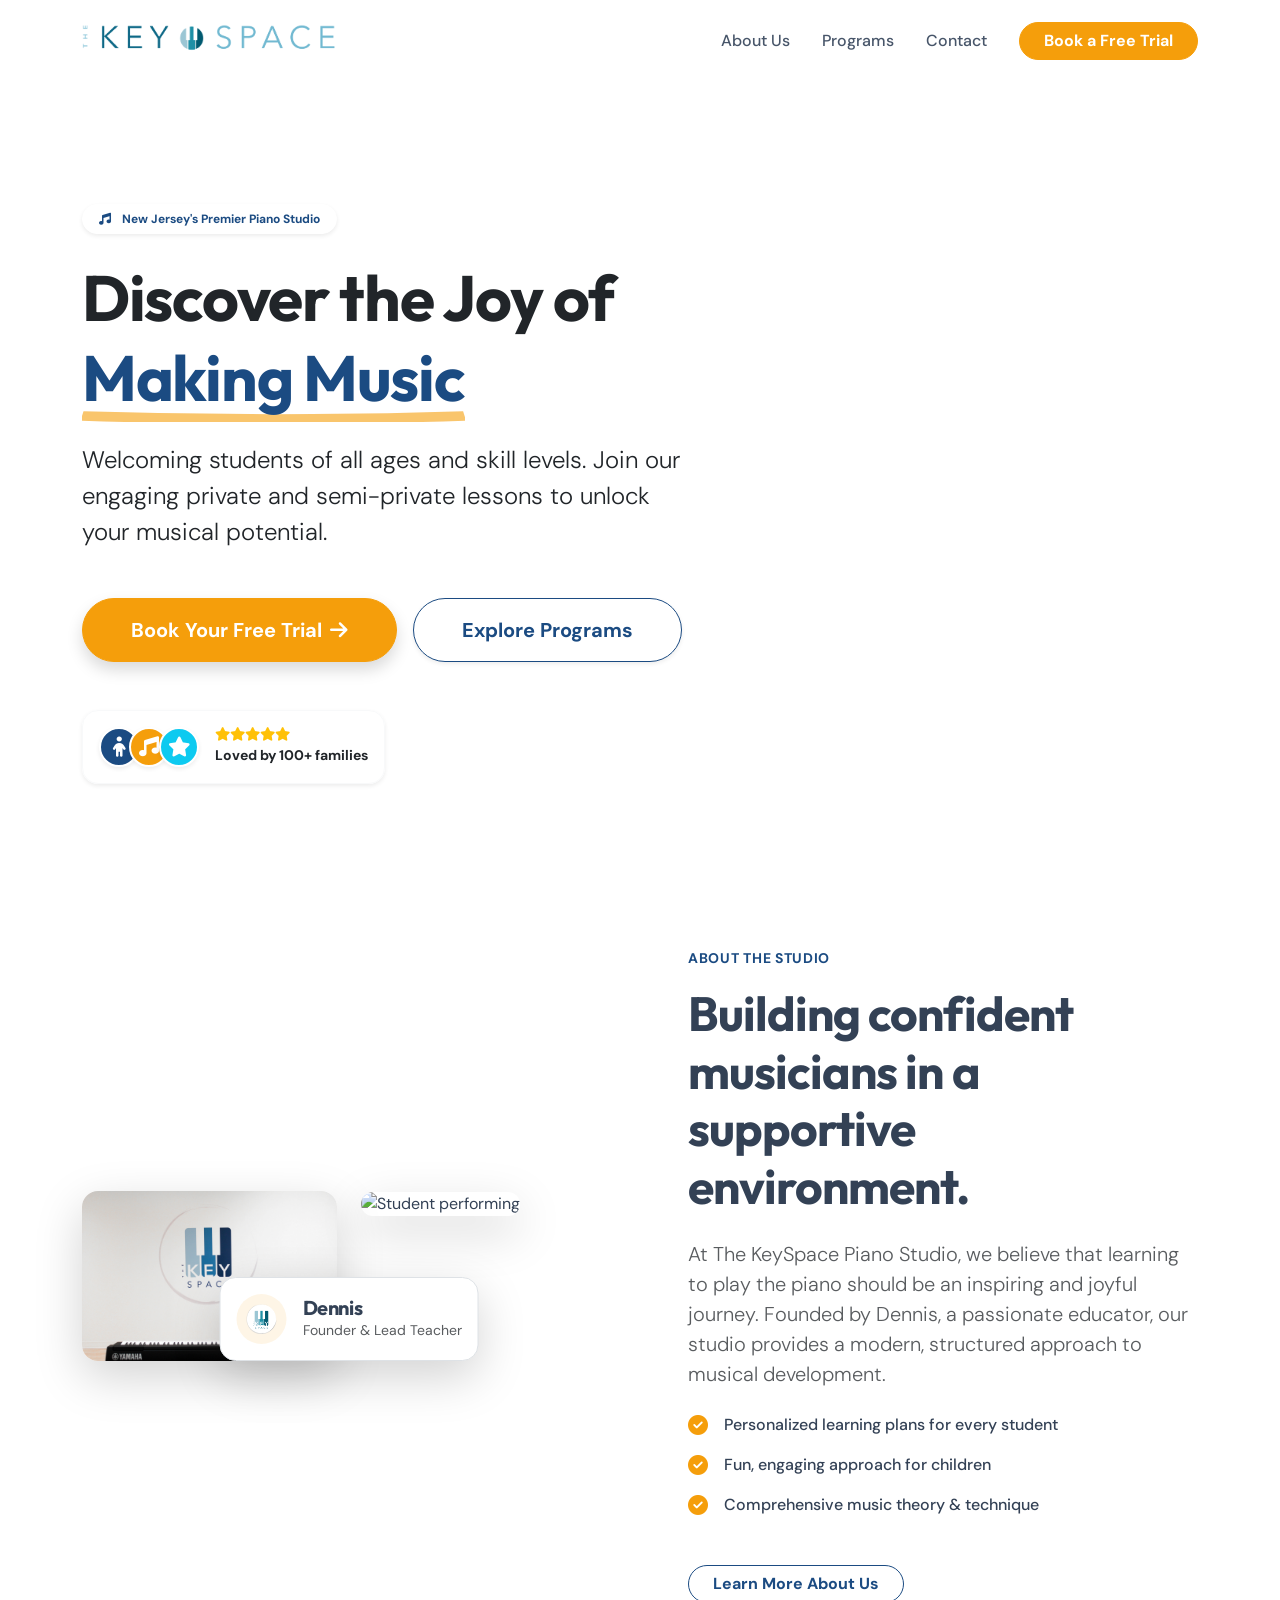
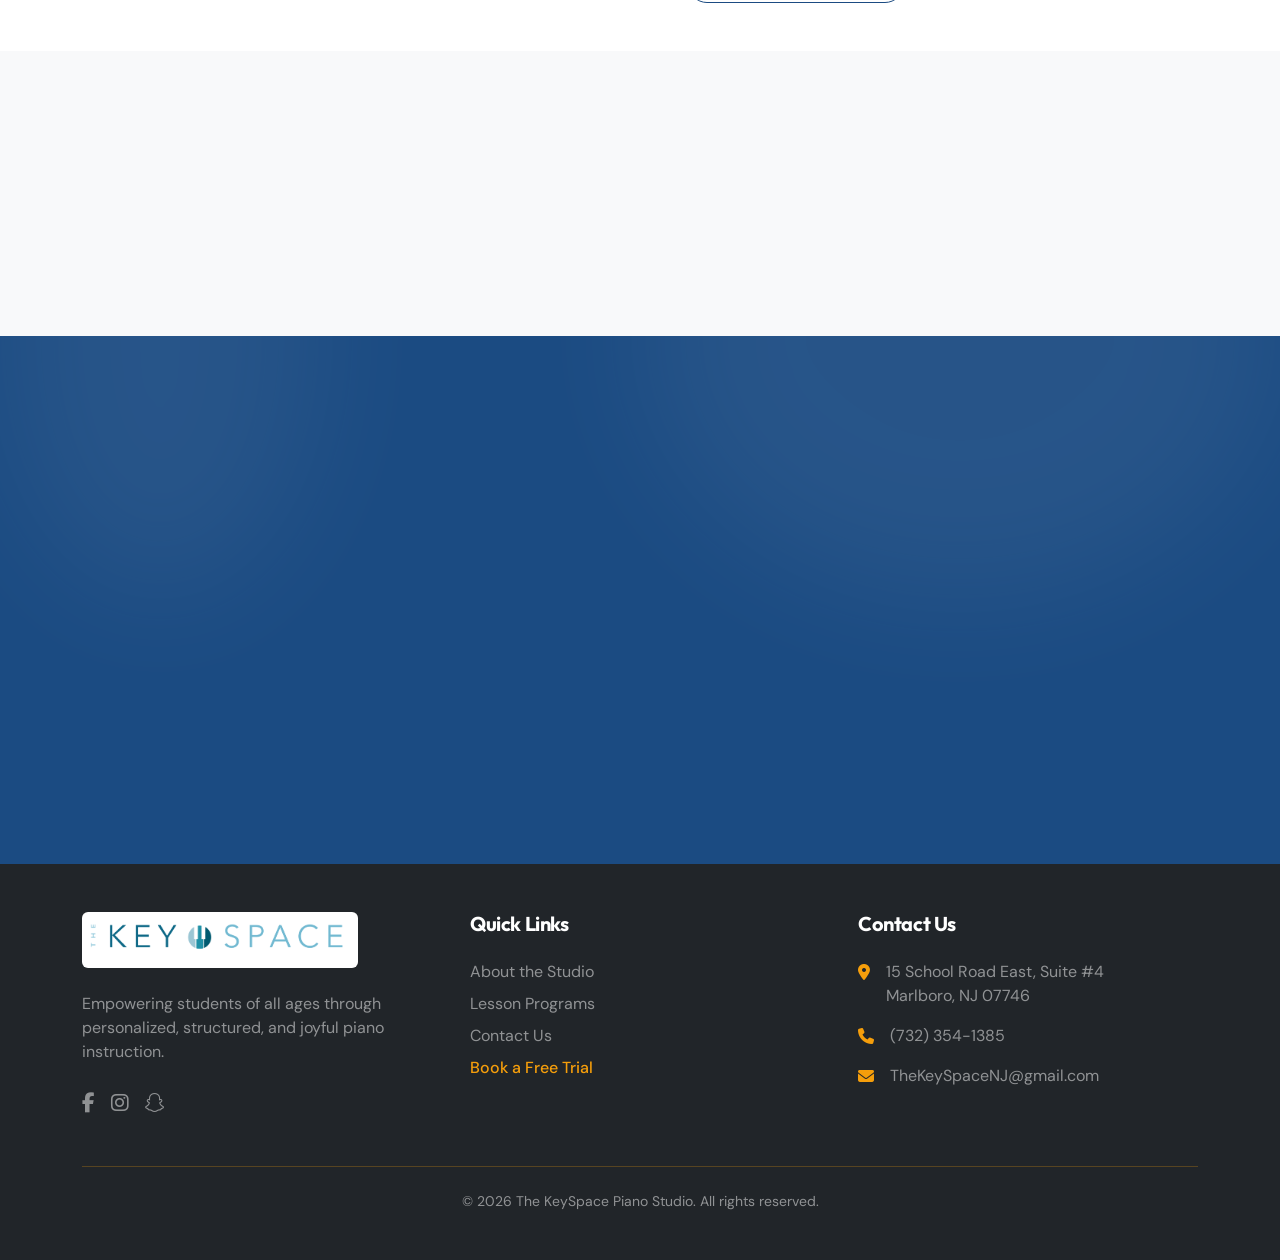
==== commit f46d7e6c: "fix button hover" ====
--- a/index.html
+++ b/index.html
@@ -1,258 +1,458 @@
-<!DOCTYPE html>
+<!doctype html>
 <html lang="en">
-<head>
-    <meta charset="UTF-8">
-    <meta name="viewport" content="width=device-width, initial-scale=1.0">
+  <head>
+    <meta charset="UTF-8" />
+    <meta name="viewport" content="width=device-width, initial-scale=1.0" />
     <title>The KeySpace Piano Studio</title>
-    <link rel="icon" type="image/png" href="favicon.png">
-    
+    <link rel="icon" type="image/png" href="favicon.png" />
+
     <!-- Google Fonts -->
-    <link rel="preconnect" href="https://fonts.googleapis.com">
-    <link rel="preconnect" href="https://fonts.gstatic.com" crossorigin>
-    <link href="https://fonts.googleapis.com/css2?family=DM+Sans:ital,opsz,wght@0,9..40,100..1000;1,9..40,100..1000&family=Outfit:wght@100..900&display=swap" rel="stylesheet">
-    
+    <link rel="preconnect" href="https://fonts.googleapis.com" />
+    <link rel="preconnect" href="https://fonts.gstatic.com" crossorigin />
+    <link
+      href="https://fonts.googleapis.com/css2?family=DM+Sans:ital,opsz,wght@0,9..40,100..1000;1,9..40,100..1000&family=Outfit:wght@100..900&display=swap"
+      rel="stylesheet"
+    />
+
     <!-- Bootstrap CSS -->
-    <link href="https://cdn.jsdelivr.net/npm/bootstrap@5.3.8/dist/css/bootstrap.min.css" rel="stylesheet">
-    
+    <link
+      href="https://cdn.jsdelivr.net/npm/bootstrap@5.3.8/dist/css/bootstrap.min.css"
+      rel="stylesheet"
+    />
+
     <!-- Custom CSS -->
-    <link rel="stylesheet" href="assets/css/style.css">
-    <link rel="stylesheet" href="assets/css/animations.css">
-    
+    <link rel="stylesheet" href="assets/css/style.css" />
+    <link rel="stylesheet" href="assets/css/animations.css" />
+
     <!-- Font Awesome for Icons -->
-    <link rel="stylesheet" href="https://cdnjs.cloudflare.com/ajax/libs/font-awesome/6.7.2/css/all.min.css">
-</head>
-<body class="d-flex flex-column min-vh-100">
-
+    <link
+      rel="stylesheet"
+      href="https://cdnjs.cloudflare.com/ajax/libs/font-awesome/6.7.2/css/all.min.css"
+    />
+  </head>
+  <body class="d-flex flex-column min-vh-100">
     <!-- Navbar -->
-    <nav class="navbar navbar-expand-lg navbar-light fixed-top shadow-sm" id="mainNav">
-        <div class="container">
-            <a class="navbar-brand" href="index.html">
-                <img src="images/Logo_Long.png" alt="The KeySpace Logo" height="40">
-            </a>
-            <button class="navbar-toggler" type="button" data-bs-toggle="collapse" data-bs-target="#navbarResponsive" aria-controls="navbarResponsive" aria-expanded="false" aria-label="Toggle navigation">
-                <span class="navbar-toggler-icon"></span>
-            </button>
-            <div class="collapse navbar-collapse" id="navbarResponsive">
-                <ul class="navbar-nav ms-auto my-2 my-lg-0 align-items-center">
-                    <li class="nav-item"><a class="nav-link" href="about.html">About Us</a></li>
-                    <li class="nav-item"><a class="nav-link" href="programs.html">Programs</a></li>
-                    <li class="nav-item"><a class="nav-link" href="contact.html">Contact</a></li>
-                    <li class="nav-item ms-lg-3 mt-3 mt-lg-0">
-                        <a class="btn btn-secondary rounded-pill px-4 fw-bold" href="contact.html">Book a Free Trial</a>
-                    </li>
-                </ul>
+    <nav
+      class="navbar navbar-expand-lg navbar-light fixed-top shadow-sm"
+      id="mainNav"
+    >
+      <div class="container">
+        <a class="navbar-brand" href="index.html">
+          <img src="images/Logo_Long.png" alt="The KeySpace Logo" height="40" />
+        </a>
+        <button
+          class="navbar-toggler"
+          type="button"
+          data-bs-toggle="collapse"
+          data-bs-target="#navbarResponsive"
+          aria-controls="navbarResponsive"
+          aria-expanded="false"
+          aria-label="Toggle navigation"
+        >
+          <span class="navbar-toggler-icon"></span>
+        </button>
+        <div class="collapse navbar-collapse" id="navbarResponsive">
+          <ul class="navbar-nav ms-auto my-2 my-lg-0 align-items-center">
+            <li class="nav-item">
+              <a class="nav-link" href="about.html">About Us</a>
+            </li>
+            <li class="nav-item">
+              <a class="nav-link" href="programs.html">Programs</a>
+            </li>
+            <li class="nav-item">
+              <a class="nav-link" href="contact.html">Contact</a>
+            </li>
+            <li class="nav-item ms-lg-3 mt-3 mt-lg-0">
+              <a
+                class="btn btn-secondary rounded-pill px-4 fw-bold"
+                href="contact.html"
+                >Book a Free Trial</a
+              >
+            </li>
+          </ul>
+        </div>
+      </div>
+    </nav>
+
+    <!-- Hero Section -->
+    <header
+      class="hero position-relative overflow-hidden"
+      style="min-height: 100svh"
+    >
+      <div class="hero-bg position-absolute w-100 h-100 top-0 start-0 z-n1">
+        <img
+          src="images/IMG_4159.JPG"
+          alt="Student playing piano"
+          class="w-100 h-100 object-fit-cover"
+          style="object-position: center 30%"
+        />
+        <div
+          class="hero-overlay position-absolute w-100 h-100 top-0 start-0"
+        ></div>
+      </div>
+      <div
+        class="container position-relative z-index-1 h-100"
+        style="padding-top: 80px"
+      >
+        <div class="row h-100 align-items-center">
+          <div class="col-lg-8 col-xl-7 py-5">
+            <div class="hero-content fade-in-up">
+              <span
+                class="badge bg-white text-primary mb-4 py-2 px-3 rounded-pill fw-bold border border-white shadow-sm"
+              >
+                <i class="fas fa-music me-2"></i> New Jersey's Premier Piano
+                Studio
+              </span>
+              <h1 class="display-3 fw-bold mb-4 text-dark hero-title lh-sm">
+                Discover the Joy of <br />
+                <span class="text-primary position-relative d-inline-block">
+                  Making Music
+                  <svg
+                    class="title-underline position-absolute w-100"
+                    viewBox="0 0 100 10"
+                    preserveAspectRatio="none"
+                  >
+                    <path
+                      d="M0 5 Q 50 10 100 5"
+                      stroke="var(--bs-secondary)"
+                      stroke-width="8"
+                      fill="transparent"
+                    />
+                  </svg>
+                </span>
+              </h1>
+              <p class="lead mb-5 text-dark fs-4" style="max-width: 600px">
+                Welcoming students of all ages and skill levels. Join our
+                engaging private and semi-private lessons to unlock your musical
+                potential.
+              </p>
+              <div class="d-flex flex-column flex-sm-row gap-3 mb-5">
+                <a
+                  href="contact.html"
+                  class="btn btn-secondary btn-lg rounded-pill px-5 py-3 fw-bold shadow hover-lift d-flex align-items-center justify-content-center"
+                >
+                  Book Your Free Trial <i class="fas fa-arrow-right ms-2"></i>
+                </a>
+                <a
+                  href="programs.html"
+                  class="btn btn-outline-primary hero-outline-cta btn-lg rounded-pill px-5 py-3 fw-bold shadow-sm hover-lift d-flex align-items-center justify-content-center"
+                >
+                  Explore Programs
+                </a>
+              </div>
+
+              <div
+                class="d-flex align-items-center bg-white bg-opacity-75 p-3 rounded-4 d-inline-flex shadow-sm border border-light backdrop-blur fade-in-up delay-2"
+              >
+                <div class="avatar-group d-flex me-3">
+                  <div
+                    class="avatar rounded-circle border border-2 border-white bg-primary text-white d-flex align-items-center justify-content-center shadow-sm"
+                  >
+                    <i class="fas fa-child fs-5"></i>
+                  </div>
+                  <div
+                    class="avatar rounded-circle border border-2 border-white bg-secondary text-white d-flex align-items-center justify-content-center shadow-sm"
+                  >
+                    <i class="fas fa-music fs-5"></i>
+                  </div>
+                  <div
+                    class="avatar rounded-circle border border-2 border-white bg-info text-white d-flex align-items-center justify-content-center shadow-sm"
+                  >
+                    <i class="fas fa-star fs-5"></i>
+                  </div>
+                </div>
+                <div>
+                  <div
+                    class="d-flex text-warning mb-1"
+                    style="font-size: 0.85rem"
+                  >
+                    <i class="fas fa-star"></i>
+                    <i class="fas fa-star"></i>
+                    <i class="fas fa-star"></i>
+                    <i class="fas fa-star"></i>
+                    <i class="fas fa-star"></i>
+                  </div>
+                  <p class="mb-0 fw-bold small text-dark">
+                    Loved by 100+ families
+                  </p>
+                </div>
+              </div>
             </div>
-        </div>
-    </nav>
-
-    <!-- Hero Section -->
-    <header class="hero position-relative overflow-hidden" style="min-height: 90vh;">
-        <div class="hero-bg position-absolute w-100 h-100 top-0 start-0 z-n1">
-            <img src="images/IMG_4159.JPG" alt="Student playing piano" class="w-100 h-100 object-fit-cover" style="object-position: center 30%;">
-            <div class="hero-overlay position-absolute w-100 h-100 top-0 start-0"></div>
-        </div>
-        <div class="container position-relative z-index-1 h-100" style="padding-top: 80px;">
-            <div class="row h-100 align-items-center">
-                <div class="col-lg-8 col-xl-7 py-5">
-                    <div class="hero-content fade-in-up">
-                        <span class="badge bg-white text-primary mb-4 py-2 px-3 rounded-pill fw-bold border border-white shadow-sm">
-                            <i class="fas fa-music me-2"></i> New Jersey's Premier Piano Studio
-                        </span>
-                        <h1 class="display-3 fw-bold mb-4 text-dark hero-title lh-sm">
-                            Discover the Joy of <br>
-                            <span class="text-primary position-relative d-inline-block">
-                                Making Music
-                                <svg class="title-underline position-absolute w-100" viewBox="0 0 100 10" preserveAspectRatio="none">
-                                    <path d="M0 5 Q 50 10 100 5" stroke="var(--bs-secondary)" stroke-width="8" fill="transparent"/>
-                                </svg>
-                            </span>
-                        </h1>
-                        <p class="lead mb-5 text-dark fs-4" style="max-width: 600px;">
-                            Welcoming students of all ages and skill levels. Join our engaging private and semi-private lessons to unlock your musical potential.
-                        </p>
-                        <div class="d-flex flex-column flex-sm-row gap-3 mb-5">
-                            <a href="contact.html" class="btn btn-secondary btn-lg rounded-pill px-5 py-3 fw-bold shadow hover-lift d-flex align-items-center justify-content-center">
-                                Book Your Free Trial <i class="fas fa-arrow-right ms-2"></i>
-                            </a>
-                            <a href="programs.html" class="btn btn-outline-primary btn-lg rounded-pill px-5 py-3 fw-bold bg-white shadow-sm hover-lift d-flex align-items-center justify-content-center">
-                                Explore Programs
-                            </a>
-                        </div>
-                        
-                        <div class="d-flex align-items-center bg-white bg-opacity-75 p-3 rounded-4 d-inline-flex shadow-sm border border-light backdrop-blur fade-in-up delay-2">
-                            <div class="avatar-group d-flex me-3">
-                                <div class="avatar rounded-circle border border-2 border-white bg-primary text-white d-flex align-items-center justify-content-center shadow-sm"><i class="fas fa-child fs-5"></i></div>
-                                <div class="avatar rounded-circle border border-2 border-white bg-secondary text-white d-flex align-items-center justify-content-center shadow-sm"><i class="fas fa-music fs-5"></i></div>
-                                <div class="avatar rounded-circle border border-2 border-white bg-info text-white d-flex align-items-center justify-content-center shadow-sm"><i class="fas fa-star fs-5"></i></div>
-                            </div>
-                            <div>
-                                <div class="d-flex text-warning mb-1" style="font-size: 0.85rem;">
-                                    <i class="fas fa-star"></i>
-                                    <i class="fas fa-star"></i>
-                                    <i class="fas fa-star"></i>
-                                    <i class="fas fa-star"></i>
-                                    <i class="fas fa-star"></i>
-                                </div>
-                                <p class="mb-0 fw-bold small text-dark">Loved by 100+ families</p>
-                            </div>
-                        </div>
-                    </div>
-                </div>
-            </div>
-        </div>
+          </div>
+        </div>
+      </div>
     </header>
 
     <!-- About Preview Section -->
     <section class="py-5 py-lg-6 bg-white" id="about-preview">
-        <div class="container">
-            <div class="row align-items-center gx-5">
-                <div class="col-lg-6 mb-5 mb-lg-0 position-relative">
-                    <div class="about-images position-relative">
-                        <!-- Decorative blur circles -->
-                        <div class="position-absolute top-0 start-0 w-75 h-75 bg-info opacity-25 rounded-circle blur-3xl z-n1 translate-middle"></div>
-                        <div class="position-absolute bottom-0 end-0 w-75 h-75 bg-secondary opacity-25 rounded-circle blur-3xl z-n1 translate-middle"></div>
-                        
-                        <div class="row g-4">
-                            <div class="col-6 mt-4">
-                                <img src="images/IMG_2631.jpg" alt="Piano lesson" class="img-fluid rounded-4 rounded-top-start-pill shadow-lg slide-in-left" v-animate-on-scroll>
-                            </div>
-                            <div class="col-6">
-                                <img src="images/IMG_3862.JPG" alt="Student performing" class="img-fluid rounded-4 rounded-bottom-end-pill shadow-lg slide-in-right delay-1" v-animate-on-scroll>
-                            </div>
-                        </div>
-                        
-                        <!-- Floating badge -->
-                        <div class="position-absolute bottom-0 start-50 translate-middle-x translate-lg-middle-y start-lg-auto end-lg-0 bg-white p-3 rounded-4 shadow-lg border d-flex align-items-center gap-3 float-animation" style="width: max-content;">
-                            <div class="icon-circle bg-secondary-subtle rounded-circle d-flex align-items-center justify-content-center" style="width: 50px; height: 50px;">
-                                <img src="images/Logo_IconCircle.png" alt="Icon" width="30">
-                            </div>
-                            <div>
-                                <h5 class="mb-0 fw-bold">Dennis</h5>
-                                <p class="mb-0 text-muted small">Founder & Lead Teacher</p>
-                            </div>
-                        </div>
-                    </div>
-                </div>
-                <div class="col-lg-6">
-                    <div class="ps-lg-4 slide-in-up" v-animate-on-scroll>
-                        <span class="text-primary fw-bold text-uppercase tracking-wide small d-block mb-3">About The Studio</span>
-                        <h2 class="display-5 fw-bold mb-4">Building confident musicians in a supportive environment.</h2>
-                        <p class="lead text-muted mb-4">
-                            At The KeySpace Piano Studio, we believe that learning to play the piano should be an inspiring and joyful journey. Founded by Dennis, a passionate educator, our studio provides a modern, structured approach to musical development.
-                        </p>
-                        
-                        <ul class="list-unstyled mb-5">
-                            <li class="d-flex align-items-center mb-3">
-                                <i class="fas fa-check-circle text-secondary fs-5 me-3"></i>
-                                <span class="fw-medium">Personalized learning plans for every student</span>
-                            </li>
-                            <li class="d-flex align-items-center mb-3">
-                                <i class="fas fa-check-circle text-secondary fs-5 me-3"></i>
-                                <span class="fw-medium">Fun, engaging approach for children</span>
-                            </li>
-                            <li class="d-flex align-items-center">
-                                <i class="fas fa-check-circle text-secondary fs-5 me-3"></i>
-                                <span class="fw-medium">Comprehensive music theory & technique</span>
-                            </li>
-                        </ul>
-                        
-                        <a href="about.html" class="btn btn-outline-primary rounded-pill px-4 fw-bold">Learn More About Us</a>
-                    </div>
-                </div>
+      <div class="container">
+        <div class="row align-items-center gx-5">
+          <div class="col-lg-6 mb-5 mb-lg-0 position-relative">
+            <div class="about-images position-relative">
+              <!-- Decorative blur circles -->
+              <div
+                class="position-absolute top-0 start-0 w-75 h-75 bg-info opacity-25 rounded-circle blur-3xl z-n1 translate-middle"
+              ></div>
+              <div
+                class="position-absolute bottom-0 end-0 w-75 h-75 bg-secondary opacity-25 rounded-circle blur-3xl z-n1 translate-middle"
+              ></div>
+
+              <div class="row g-4">
+                <div class="col-6 mt-4">
+                  <img
+                    src="images/IMG_2631.jpg"
+                    alt="Piano lesson"
+                    class="img-fluid rounded-4 rounded-top-start-pill shadow-lg slide-in-left"
+                    v-animate-on-scroll
+                  />
+                </div>
+                <div class="col-6">
+                  <img
+                    src="images/IMG_3862.JPG"
+                    alt="Student performing"
+                    class="img-fluid rounded-4 rounded-bottom-end-pill shadow-lg slide-in-right delay-1"
+                    v-animate-on-scroll
+                  />
+                </div>
+              </div>
+
+              <!-- Floating badge -->
+              <div
+                class="position-absolute bottom-0 start-50 translate-middle-x translate-lg-middle-y start-lg-auto end-lg-0 bg-white p-3 rounded-4 shadow-lg border d-flex align-items-center gap-3 float-animation"
+                style="width: max-content"
+              >
+                <div
+                  class="icon-circle bg-secondary-subtle rounded-circle d-flex align-items-center justify-content-center"
+                  style="width: 50px; height: 50px"
+                >
+                  <img src="images/Logo_IconCircle.png" alt="Icon" width="30" />
+                </div>
+                <div>
+                  <h5 class="mb-0 fw-bold">Dennis</h5>
+                  <p class="mb-0 text-muted small">Founder & Lead Teacher</p>
+                </div>
+              </div>
             </div>
-        </div>
+          </div>
+          <div class="col-lg-6">
+            <div class="ps-lg-4 slide-in-up" v-animate-on-scroll>
+              <span
+                class="text-primary fw-bold text-uppercase tracking-wide small d-block mb-3"
+                >About The Studio</span
+              >
+              <h2 class="display-5 fw-bold mb-4">
+                Building confident musicians in a supportive environment.
+              </h2>
+              <p class="lead text-muted mb-4">
+                At The KeySpace Piano Studio, we believe that learning to play
+                the piano should be an inspiring and joyful journey. Founded by
+                Dennis, a passionate educator, our studio provides a modern,
+                structured approach to musical development.
+              </p>
+
+              <ul class="list-unstyled mb-5">
+                <li class="d-flex align-items-center mb-3">
+                  <i class="fas fa-check-circle text-secondary fs-5 me-3"></i>
+                  <span class="fw-medium"
+                    >Personalized learning plans for every student</span
+                  >
+                </li>
+                <li class="d-flex align-items-center mb-3">
+                  <i class="fas fa-check-circle text-secondary fs-5 me-3"></i>
+                  <span class="fw-medium"
+                    >Fun, engaging approach for children</span
+                  >
+                </li>
+                <li class="d-flex align-items-center">
+                  <i class="fas fa-check-circle text-secondary fs-5 me-3"></i>
+                  <span class="fw-medium"
+                    >Comprehensive music theory & technique</span
+                  >
+                </li>
+              </ul>
+
+              <a
+                href="about.html"
+                class="btn btn-outline-primary rounded-pill px-4 fw-bold"
+                >Learn More About Us</a
+              >
+            </div>
+          </div>
+        </div>
+      </div>
     </section>
 
     <!-- Programs Preview Section -->
     <section class="py-5 py-lg-6 bg-light" id="programs-preview">
-        <div class="container">
-            <div class="text-center max-w-2xl mx-auto mb-5 slide-in-up" v-animate-on-scroll>
-                <span class="text-primary fw-bold text-uppercase tracking-wide small d-block mb-3">Our Programs</span>
-                <h2 class="display-5 fw-bold mb-3">Lessons designed for every learner</h2>
-                <p class="lead text-muted">We offer flexible learning paths to suit your family's needs, schedule, and goals.</p>
+      <div class="container">
+        <div
+          class="text-center max-w-2xl mx-auto mb-5 slide-in-up"
+          v-animate-on-scroll
+        >
+          <span
+            class="text-primary fw-bold text-uppercase tracking-wide small d-block mb-3"
+            >Our Programs</span
+          >
+          <h2 class="display-5 fw-bold mb-3">
+            Lessons designed for every learner
+          </h2>
+          <p class="lead text-muted">
+            We offer flexible learning paths to suit your family's needs,
+            schedule, and goals.
+          </p>
+        </div>
+
+        <div id="programs-app">
+          <!-- Vue App will mount here -->
+          <programs-grid></programs-grid>
+        </div>
+      </div>
+    </section>
+
+    <!-- Call to Action -->
+    <section
+      class="py-5 bg-primary text-white position-relative overflow-hidden"
+      style="padding-top: 6rem !important; padding-bottom: 6rem !important"
+    >
+      <div
+        class="position-absolute top-0 end-0 w-50 h-100 bg-white rounded-circle blur-3xl translate-middle-y"
+        style="opacity: 0.05"
+      ></div>
+      <div
+        class="position-absolute bottom-0 start-0 w-25 h-100 bg-white rounded-circle blur-3xl translate-middle-y"
+        style="opacity: 0.05"
+      ></div>
+      <div class="container position-relative z-index-1">
+        <div class="row align-items-center justify-content-center text-center">
+          <div class="col-lg-8 fade-in-up">
+            <h2 class="display-4 fw-bold mb-4 font-heading lh-sm">
+              Ready to begin your musical journey?
+            </h2>
+            <p class="lead mb-5 text-white-50" style="font-size: 1.25rem">
+              Sign up for a free trial lesson today! We'll match you with the
+              right program and show you how fun learning music can be.
+            </p>
+            <a
+              href="contact.html"
+              class="btn btn-secondary btn-lg rounded-pill px-5 py-3 fw-bold shadow hover-lift d-inline-flex align-items-center justify-content-center"
+            >
+              Book Free Trial Lesson <i class="fas fa-arrow-right ms-2"></i>
+            </a>
+          </div>
+        </div>
+      </div>
+    </section>
+
+    <!-- Footer -->
+    <footer class="footer bg-dark text-white py-5 mt-auto">
+      <div class="container">
+        <div class="row g-5">
+          <div class="col-lg-4 mb-4 mb-lg-0">
+            <div class="bg-white p-2 rounded d-inline-block mb-4">
+              <img src="images/Logo_Long.png" alt="The KeySpace" height="40" />
             </div>
-            
-            <div id="programs-app">
-                 <!-- Vue App will mount here -->
-                 <programs-grid></programs-grid>
+            <p class="text-white-50 mb-4 pe-lg-4">
+              Empowering students of all ages through personalized, structured,
+              and joyful piano instruction.
+            </p>
+            <div class="d-flex gap-3">
+              <a
+                href="https://www.facebook.com/TheKeySpaceNJ/"
+                target="_blank"
+                rel="noopener noreferrer"
+                class="text-white-50 hover-text-secondary fs-5"
+                title="Facebook"
+                ><i class="fab fa-facebook-f"></i
+              ></a>
+              <a
+                href="https://www.instagram.com/thekeyspacenj/"
+                target="_blank"
+                rel="noopener noreferrer"
+                class="text-white-50 hover-text-secondary fs-5"
+                title="Instagram"
+                ><i class="fab fa-instagram"></i
+              ></a>
+              <a
+                href="https://snapchat.com/add/KEYSPACENJ"
+                target="_blank"
+                rel="noopener noreferrer"
+                class="text-white-50 hover-text-secondary fs-5"
+                title="Snapchat @KEYSPACENJ"
+                ><i class="fab fa-snapchat"></i
+              ></a>
             </div>
-        </div>
-    </section>
-
-    <!-- Call to Action -->
-    <section class="py-5 bg-primary text-white position-relative overflow-hidden" style="padding-top: 6rem !important; padding-bottom: 6rem !important;">
-        <div class="position-absolute top-0 end-0 w-50 h-100 bg-white rounded-circle blur-3xl translate-middle-y" style="opacity: 0.05;"></div>
-        <div class="position-absolute bottom-0 start-0 w-25 h-100 bg-white rounded-circle blur-3xl translate-middle-y" style="opacity: 0.05;"></div>
-        <div class="container position-relative z-index-1">
-            <div class="row align-items-center justify-content-center text-center">
-                <div class="col-lg-8 fade-in-up">
-                    <h2 class="display-4 fw-bold mb-4 font-heading lh-sm">Ready to begin your musical journey?</h2>
-                    <p class="lead mb-5 text-white-50" style="font-size: 1.25rem;">Sign up for a free trial lesson today! We'll match you with the right program and show you how fun learning music can be.</p>
-                    <a href="contact.html" class="btn btn-secondary btn-lg rounded-pill px-5 py-3 fw-bold shadow hover-lift d-inline-flex align-items-center justify-content-center">
-                        Book Free Trial Lesson <i class="fas fa-arrow-right ms-2"></i>
-                    </a>
-                </div>
-            </div>
-        </div>
-    </section>
-
-        <!-- Footer -->
-    <footer class="footer bg-dark text-white py-5 mt-auto">
-        <div class="container">
-            <div class="row g-5">
-                <div class="col-lg-4 mb-4 mb-lg-0">
-                    <div class="bg-white p-2 rounded d-inline-block mb-4">
-                        <img src="images/Logo_Long.png" alt="The KeySpace" height="40">
-                    </div>
-                    <p class="text-white-50 mb-4 pe-lg-4">Empowering students of all ages through personalized, structured, and joyful piano instruction.</p>
-                    <div class="d-flex gap-3">
-                        <a href="https://www.facebook.com/TheKeySpaceNJ/" target="_blank" rel="noopener noreferrer" class="text-white-50 hover-text-secondary fs-5" title="Facebook"><i class="fab fa-facebook-f"></i></a>
-                        <a href="https://www.instagram.com/thekeyspacenj/" target="_blank" rel="noopener noreferrer" class="text-white-50 hover-text-secondary fs-5" title="Instagram"><i class="fab fa-instagram"></i></a>
-                        <a href="https://snapchat.com/add/KEYSPACENJ" target="_blank" rel="noopener noreferrer" class="text-white-50 hover-text-secondary fs-5" title="Snapchat @KEYSPACENJ"><i class="fab fa-snapchat"></i></a>
-                    </div>
-                </div>
-                <div class="col-md-6 col-lg-4 mb-4 mb-md-0">
-                    <h5 class="fw-bold mb-4 text-white">Quick Links</h5>
-                    <ul class="list-unstyled mb-0">
-                        <li class="mb-2"><a href="about.html" class="text-white-50 text-decoration-none hover-text-white transition">About the Studio</a></li>
-                        <li class="mb-2"><a href="programs.html" class="text-white-50 text-decoration-none hover-text-white transition">Lesson Programs</a></li>
-                        <li class="mb-2"><a href="contact.html" class="text-white-50 text-decoration-none hover-text-white transition">Contact Us</a></li>
-                        <li><a href="contact.html" class="text-secondary text-decoration-none fw-medium hover-text-white transition">Book a Free Trial</a></li>
-                    </ul>
-                </div>
-                <div class="col-md-6 col-lg-4">
-                    <h5 class="fw-bold mb-4 text-white">Contact Us</h5>
-                    <ul class="list-unstyled mb-0">
-                        <li class="d-flex mb-3">
-                            <i class="fas fa-map-marker-alt text-secondary mt-1 me-3"></i>
-                            <span class="text-white-50">15 School Road East, Suite #4<br>Marlboro, NJ 07746</span>
-                        </li>
-                        <li class="d-flex mb-3">
-                            <i class="fas fa-phone text-secondary mt-1 me-3"></i>
-                            <span class="text-white-50">(732) 354-1385</span>
-                        </li>
-                        <li class="d-flex">
-                            <i class="fas fa-envelope text-secondary mt-1 me-3"></i>
-                            <span class="text-white-50">TheKeySpaceNJ@gmail.com</span>
-                        </li>
-                    </ul>
-                </div>
-            </div>
-            <hr class="mt-5 mb-4 border-secondary opacity-25">
-            <div class="text-center">
-                <p class="mb-0 text-white-50 small">&copy; <span id="currentYear"></span> The KeySpace Piano Studio. All rights reserved.</p>
-            </div>
-        </div>
+          </div>
+          <div class="col-md-6 col-lg-4 mb-4 mb-md-0">
+            <h5 class="fw-bold mb-4 text-white">Quick Links</h5>
+            <ul class="list-unstyled mb-0">
+              <li class="mb-2">
+                <a
+                  href="about.html"
+                  class="text-white-50 text-decoration-none hover-text-white transition"
+                  >About the Studio</a
+                >
+              </li>
+              <li class="mb-2">
+                <a
+                  href="programs.html"
+                  class="text-white-50 text-decoration-none hover-text-white transition"
+                  >Lesson Programs</a
+                >
+              </li>
+              <li class="mb-2">
+                <a
+                  href="contact.html"
+                  class="text-white-50 text-decoration-none hover-text-white transition"
+                  >Contact Us</a
+                >
+              </li>
+              <li>
+                <a
+                  href="contact.html"
+                  class="text-secondary text-decoration-none fw-medium hover-text-white transition"
+                  >Book a Free Trial</a
+                >
+              </li>
+            </ul>
+          </div>
+          <div class="col-md-6 col-lg-4">
+            <h5 class="fw-bold mb-4 text-white">Contact Us</h5>
+            <ul class="list-unstyled mb-0">
+              <li class="d-flex mb-3">
+                <i class="fas fa-map-marker-alt text-secondary mt-1 me-3"></i>
+                <span class="text-white-50"
+                  >15 School Road East, Suite #4<br />Marlboro, NJ 07746</span
+                >
+              </li>
+              <li class="d-flex mb-3">
+                <i class="fas fa-phone text-secondary mt-1 me-3"></i>
+                <span class="text-white-50">(732) 354-1385</span>
+              </li>
+              <li class="d-flex">
+                <i class="fas fa-envelope text-secondary mt-1 me-3"></i>
+                <span class="text-white-50">TheKeySpaceNJ@gmail.com</span>
+              </li>
+            </ul>
+          </div>
+        </div>
+        <hr class="mt-5 mb-4 border-secondary opacity-25" />
+        <div class="text-center">
+          <p class="mb-0 text-white-50 small">
+            &copy; <span id="currentYear"></span> The KeySpace Piano Studio. All
+            rights reserved.
+          </p>
+        </div>
+      </div>
     </footer>
 
     <!-- Vue.js Framework (Requirement) -->
     <script src="https://unpkg.com/vue@3/dist/vue.global.js"></script>
-    
+
     <!-- Bootstrap Bundle with Popper -->
     <script src="https://cdn.jsdelivr.net/npm/bootstrap@5.3.8/dist/js/bootstrap.bundle.min.js"></script>
-    
+
     <!-- Custom Scripts -->
     <script src="assets/js/main.js"></script>
     <script src="assets/js/vue-components.js"></script>
-</body>
-</html>+  </body>
+</html>
--- a/assets/css/style.css
+++ b/assets/css/style.css
@@ -7,15 +7,17 @@
   /* Brand Colors */
   --bs-primary: #1b4b82; /* Deep Blue/Navy */
   --bs-primary-rgb: 27, 75, 130;
-  
+
   --bs-secondary: #f59e0b; /* Warm Orange/Yellow */
   --bs-secondary-rgb: 245, 158, 11;
-  
+
   --bs-info: #17a2b8; /* Light teal accent */
-  
+
   /* Typography */
-  --bs-font-sans-serif: 'DM Sans', system-ui, -apple-system, "Segoe UI", Roboto, "Helvetica Neue", Arial, sans-serif;
-  --font-heading: 'Outfit', sans-serif;
+  --bs-font-sans-serif:
+    "DM Sans", system-ui, -apple-system, "Segoe UI", Roboto, "Helvetica Neue",
+    Arial, sans-serif;
+  --font-heading: "Outfit", sans-serif;
 }
 
 body {
@@ -25,25 +27,51 @@
 }
 
 /* Typography Utilities */
-.font-heading, h1, h2, h3, h4, h5, h6, .h1, .h2, .h3, .h4, .h5, .h6 {
+.font-heading,
+h1,
+h2,
+h3,
+h4,
+h5,
+h6,
+.h1,
+.h2,
+.h3,
+.h4,
+.h5,
+.h6 {
   font-family: var(--font-heading);
   letter-spacing: -0.02em;
 }
 
-.tracking-wide { letter-spacing: 0.05em; }
+.tracking-wide {
+  letter-spacing: 0.05em;
+}
 
 /* Custom Spacing */
-.pt-custom { padding-top: 76px; } /* Offset for fixed navbar */
-.py-6 { padding-top: 5rem; padding-bottom: 5rem; }
+.pt-custom {
+  padding-top: 76px;
+} /* Offset for fixed navbar */
+.py-6 {
+  padding-top: 5rem;
+  padding-bottom: 5rem;
+}
 @media (min-width: 992px) {
-  .py-lg-6 { padding-top: 6rem; padding-bottom: 6rem; }
+  .py-lg-6 {
+    padding-top: 6rem;
+    padding-bottom: 6rem;
+  }
 }
 
 /* Colors & Backgrounds */
-.text-primary { color: var(--bs-primary) !important; }
-.bg-primary { background-color: var(--bs-primary) !important; }
-.btn-primary { 
-  background-color: var(--bs-primary); 
+.text-primary {
+  color: var(--bs-primary) !important;
+}
+.bg-primary {
+  background-color: var(--bs-primary) !important;
+}
+.btn-primary {
+  background-color: var(--bs-primary);
   border-color: var(--bs-primary);
 }
 .btn-primary:hover {
@@ -51,10 +79,40 @@
   border-color: #143861;
 }
 
-.text-secondary { color: var(--bs-secondary) !important; }
-.bg-secondary { background-color: var(--bs-secondary) !important; color: #fff; }
-.btn-secondary { 
-  background-color: var(--bs-secondary); 
+.btn-outline-primary {
+  color: var(--bs-primary);
+  border-color: var(--bs-primary);
+}
+.btn-outline-primary:hover,
+.btn-outline-primary:focus,
+.btn-outline-primary:active {
+  background-color: var(--bs-primary) !important;
+  border-color: var(--bs-primary) !important;
+  color: #fff !important;
+}
+
+.hero-outline-cta {
+  background-color: #fff !important;
+  color: var(--bs-primary) !important;
+  border-color: var(--bs-primary);
+}
+.hero-outline-cta:hover,
+.hero-outline-cta:focus,
+.hero-outline-cta:active {
+  background-color: var(--bs-primary) !important;
+  border-color: var(--bs-primary) !important;
+  color: #fff !important;
+}
+
+.text-secondary {
+  color: var(--bs-secondary) !important;
+}
+.bg-secondary {
+  background-color: var(--bs-secondary) !important;
+  color: #fff;
+}
+.btn-secondary {
+  background-color: var(--bs-secondary);
   border-color: var(--bs-secondary);
   color: white;
 }
@@ -64,10 +122,16 @@
   color: white;
 }
 
-.text-secondary-dark { color: #e2e8f0; }
-
-.bg-primary-subtle { background-color: rgba(var(--bs-primary-rgb), 0.1) !important; }
-.bg-secondary-subtle { background-color: rgba(var(--bs-secondary-rgb), 0.1) !important; }
+.text-secondary-dark {
+  color: #e2e8f0;
+}
+
+.bg-primary-subtle {
+  background-color: rgba(var(--bs-primary-rgb), 0.1) !important;
+}
+.bg-secondary-subtle {
+  background-color: rgba(var(--bs-secondary-rgb), 0.1) !important;
+}
 
 /* Navbar */
 #mainNav {
@@ -88,11 +152,16 @@
 
 /* Hero Section */
 .hero {
-  min-height: 80vh;
-  padding-top: 76px; /* navbar height */
+  min-height: 100svh;
+  padding-top: 76px;
 }
 .hero-overlay {
-  background: linear-gradient(to right, rgba(255,255,255,1) 0%, rgba(255,255,255,0.9) 40%, rgba(255,255,255,0.3) 100%);
+  background: linear-gradient(
+    to right,
+    rgba(255, 255, 255, 1) 0%,
+    rgba(255, 255, 255, 0.9) 40%,
+    rgba(255, 255, 255, 0.3) 100%
+  );
   z-index: 0;
 }
 .title-underline {
@@ -109,16 +178,32 @@
   height: 40px;
   margin-left: -10px;
 }
-.avatar-group .avatar:first-child { margin-left: 0; }
-
-.blur-3xl { filter: blur(64px); }
-.z-n1 { z-index: -1; }
-.z-index-1 { z-index: 1; }
-.opacity-10 { opacity: 0.1 !important; }
-
-.hover-text-secondary:hover { color: var(--bs-secondary) !important; }
-.hover-text-white:hover { color: #fff !important; }
-.transition { transition: all 0.2s ease-in-out; }
+.avatar-group .avatar:first-child {
+  margin-left: 0;
+}
+
+.blur-3xl {
+  filter: blur(64px);
+}
+.z-n1 {
+  z-index: -1;
+}
+.z-index-1 {
+  z-index: 1;
+}
+.opacity-10 {
+  opacity: 0.1 !important;
+}
+
+.hover-text-secondary:hover {
+  color: var(--bs-secondary) !important;
+}
+.hover-text-white:hover {
+  color: #fff !important;
+}
+.transition {
+  transition: all 0.2s ease-in-out;
+}
 
 /* Program Cards (Vue Components) */
 .program-card {
@@ -126,7 +211,7 @@
 }
 .program-card:hover {
   transform: translateY(-5px);
-  box-shadow: 0 1rem 3rem rgba(0,0,0,.1) !important;
+  box-shadow: 0 1rem 3rem rgba(0, 0, 0, 0.1) !important;
 }
 .program-img-wrapper {
   height: 200px;
@@ -152,4 +237,6 @@
 }
 
 /* Vue Cloak */
-[v-cloak] { display: none; }+[v-cloak] {
+  display: none;
+}
